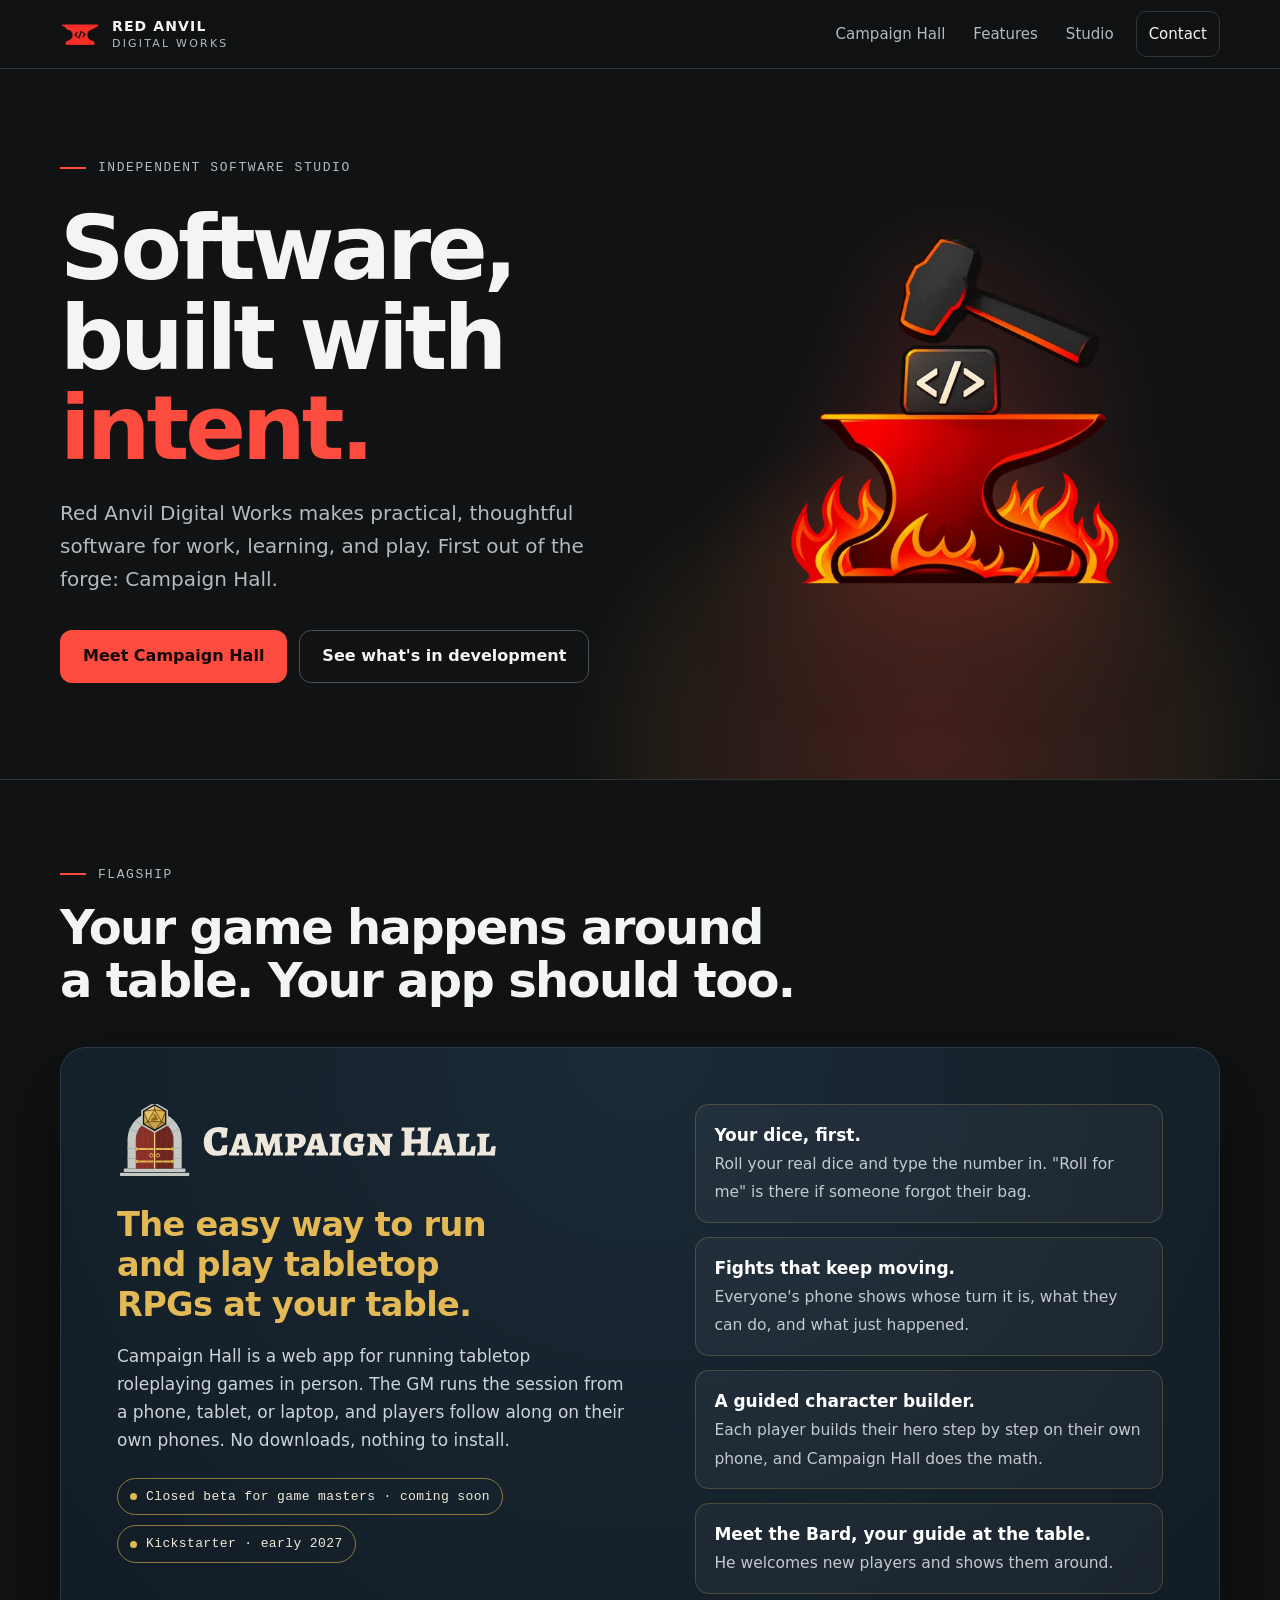
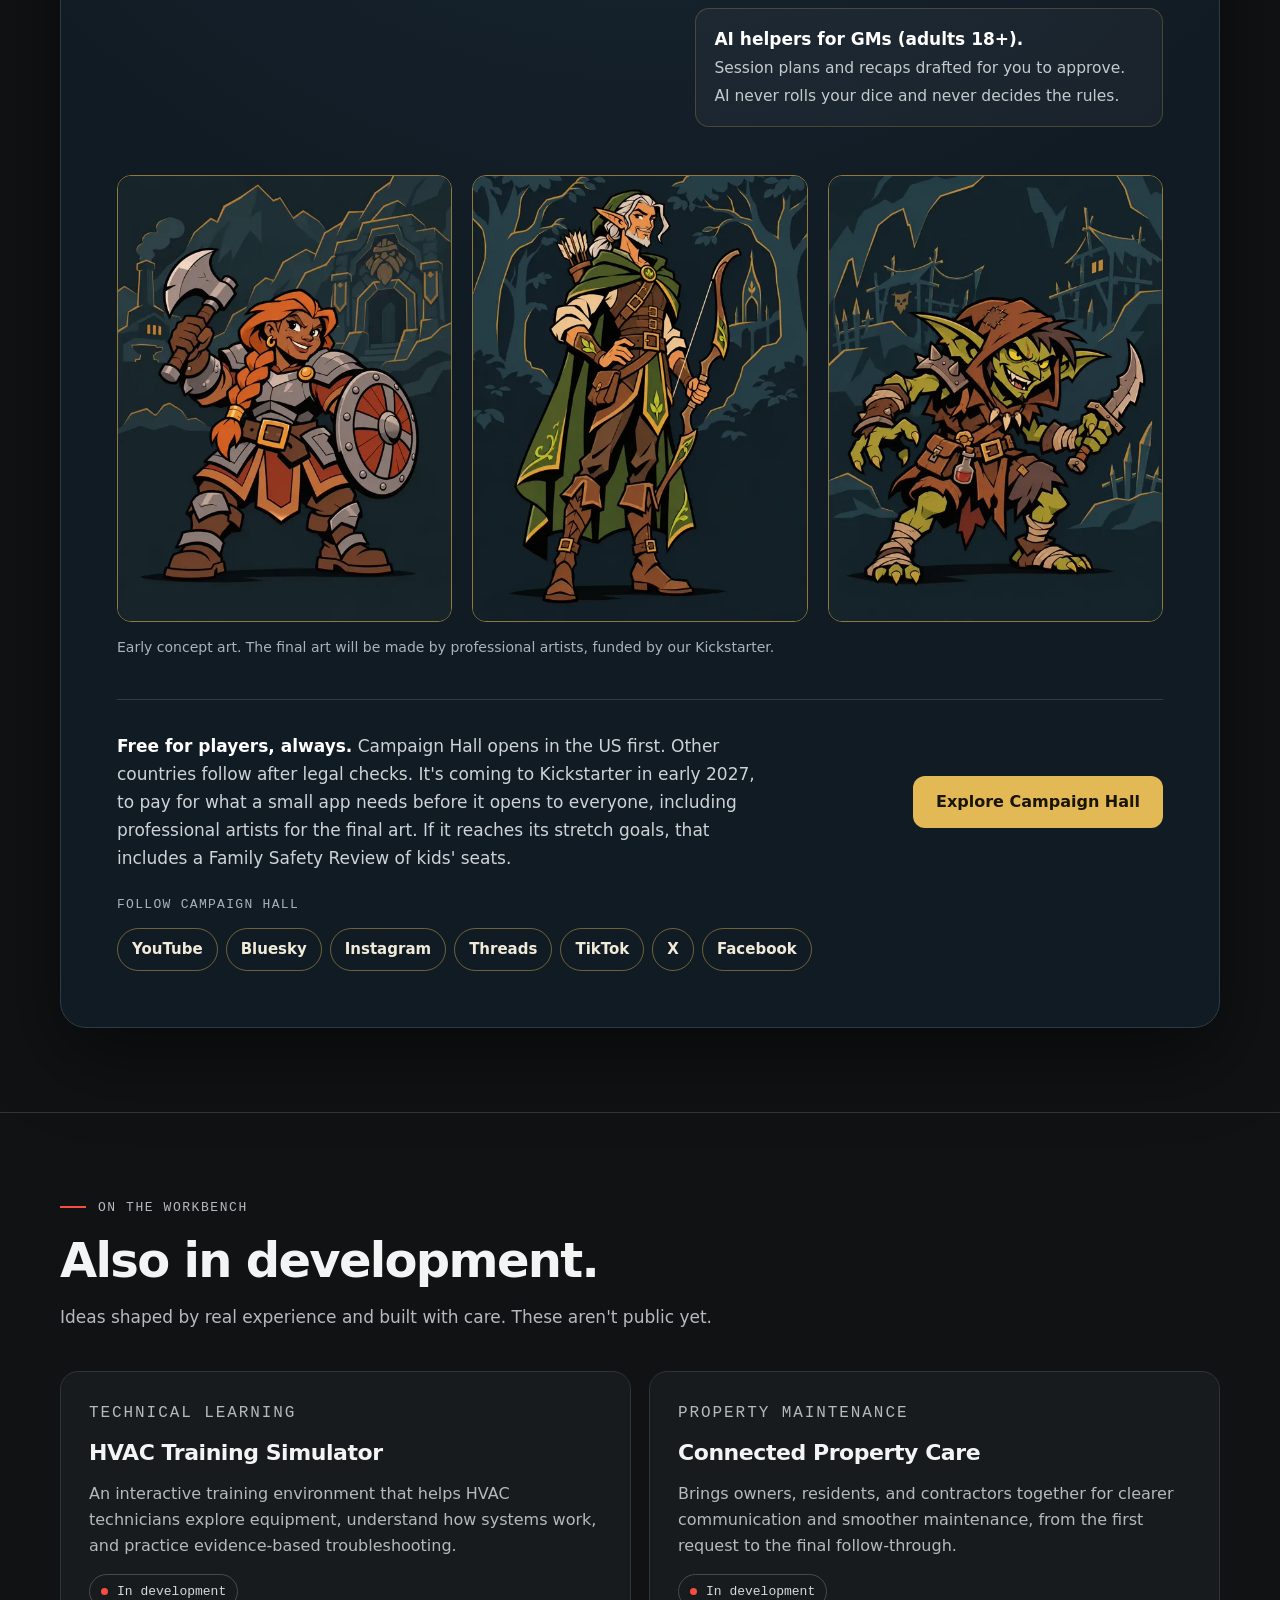
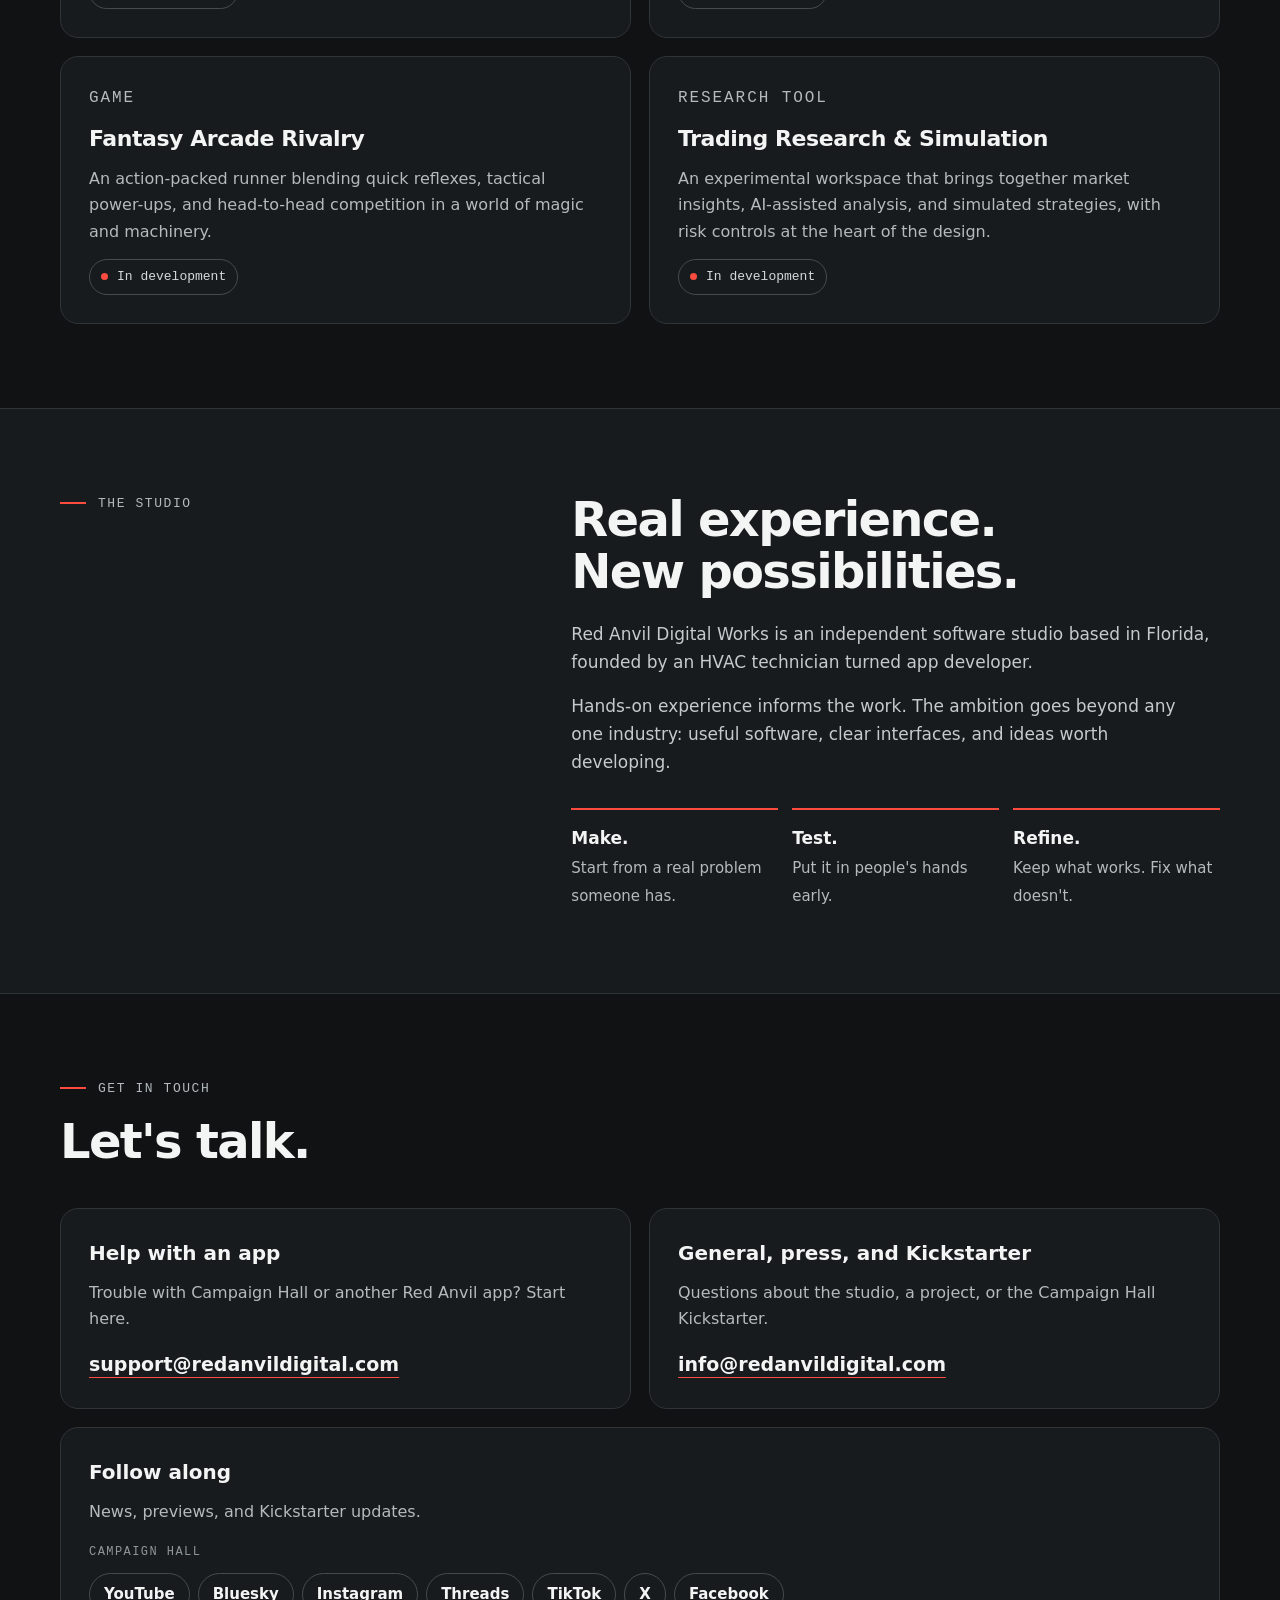
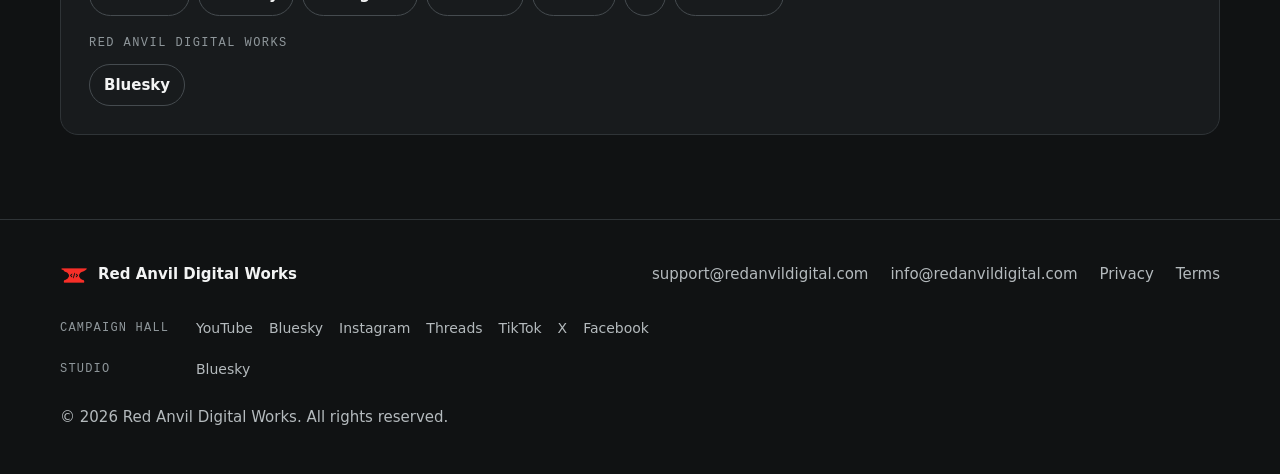
==== index.html @ 734945aa "Remove off-style art: Bard expression sheet and realistic portrait Home page shows three matching co" ====
<!doctype html>
<html lang="en-US">
<head>
<meta charset="utf-8">
<meta name="viewport" content="width=device-width, initial-scale=1">
<title>Red Anvil Digital Works — Independent Software Studio</title>
<meta name="description" content="Red Anvil Digital Works is an independent software studio. Makers of Campaign Hall, the easy way to run and play tabletop RPGs at your table.">
<link rel="canonical" href="https://redanvildigital.com/">
<meta name="theme-color" content="#101213">
<meta property="og:type" content="website">
<meta property="og:site_name" content="Red Anvil Digital Works">
<meta property="og:title" content="Red Anvil Digital Works — Independent Software Studio">
<meta property="og:description" content="Makers of Campaign Hall, the easy way to run and play tabletop RPGs at your table.">
<meta property="og:url" content="https://redanvildigital.com/">
<meta property="og:image" content="https://redanvildigital.com/assets/red-anvil-logo.png">
<meta name="twitter:card" content="summary">
<link rel="icon" href="/favicon.ico" sizes="any">
<link rel="icon" type="image/png" sizes="32x32" href="/assets/favicon-32.png">
<link rel="apple-touch-icon" href="/assets/apple-touch-icon.png">
<link rel="stylesheet" href="/styles.css">
</head>
<body>
<a class="skip" href="#main">Skip to content</a>

<header class="site-header">
  <div class="wrap">
    <a class="brand" href="/" aria-label="Red Anvil Digital Works, home">
      <img src="/assets/anvil-mark.png" width="40" height="40" alt="">
      <span class="brand-name">RED ANVIL<span>DIGITAL WORKS</span></span>
    </a>
    <nav class="nav" aria-label="Main">
      <a href="#campaign-hall">Campaign Hall</a>
      <a href="/campaign-hall/features/">Features</a>
      <a href="#studio">Studio</a>
      <a class="nav-cta" href="#contact">Contact</a>
    </nav>
  </div>
</header>

<main id="main">

<section class="hero">
  <div class="wrap">
    <div>
      <p class="eyebrow">Independent software studio</p>
      <h1>Software, built with <em>intent.</em></h1>
      <p class="lede">Red Anvil Digital Works makes practical, thoughtful software for work, learning, and play. First out of the forge: Campaign Hall.</p>
      <div class="actions">
        <a class="btn btn-primary" href="#campaign-hall">Meet Campaign Hall</a>
        <a class="btn btn-ghost" href="#projects">See what's in development</a>
      </div>
    </div>
    <picture>
      <source srcset="/assets/red-anvil-logo.webp" type="image/webp">
      <img class="hero-logo" src="/assets/red-anvil-logo.png" width="560" height="560" alt="Red Anvil Digital Works logo: a hammer striking a block of code on a red anvil, over flames" fetchpriority="high">
    </picture>
  </div>
</section>

<section class="section" id="campaign-hall" aria-labelledby="hall-title">
  <div class="wrap">
    <div class="section-head">
      <p class="eyebrow">Flagship</p>
      <h2 id="hall-title">Your game happens around a table. Your app should too.</h2>
    </div>

    <div class="hall">
      <div class="hall-top">
        <div>
          <img class="hall-logo" src="/assets/campaign-hall-logo.svg" width="879" height="174" alt="Campaign Hall">
          <p class="hall-tagline">The easy way to run and play tabletop RPGs at your table.</p>
          <p class="hall-intro">Campaign Hall is a web app for running tabletop roleplaying games in person. The GM runs the session from a phone, tablet, or laptop, and players follow along on their own phones. No downloads, nothing to install.</p>
          <div class="chips">
            <span class="chip">Closed beta for game masters · coming soon</span>
            <span class="chip">Kickstarter · early 2027</span>
          </div>
        </div>
        <ul class="hall-features">
          <li><strong>Your dice, first.</strong><span>Roll your real dice and type the number in. "Roll for me" is there if someone forgot their bag.</span></li>
          <li><strong>Fights that keep moving.</strong><span>Everyone's phone shows whose turn it is, what they can do, and what just happened.</span></li>
          <li><strong>A guided character builder.</strong><span>Each player builds their hero step by step on their own phone, and Campaign Hall does the math.</span></li>
          <li><strong>Meet the Bard, your guide at the table.</strong><span>He welcomes new players and shows them around.</span></li>
          <li><strong>AI helpers for GMs (adults 18+).</strong><span>Session plans and recaps drafted for you to approve. AI never rolls your dice and never decides the rules.</span></li>
        </ul>
      </div>

      <div class="hall-art">
        <img src="/assets/ch-dwarf-fighter.webp" width="520" height="693" loading="lazy" alt="A dwarf fighter with an axe and shield">
        <img src="/assets/ch-elf.webp" width="520" height="693" loading="lazy" alt="An elf ranger with a longbow">
        <img src="/assets/ch-goblin.webp" width="520" height="693" loading="lazy" alt="A goblin with a curved knife">
      </div>
      <p class="art-note">Early concept art. The final art will be made by professional artists, funded by our Kickstarter.</p>

      <div class="hall-bottom">
        <p><strong>Free for players, always.</strong> Campaign Hall opens in the US first. Other countries follow after legal checks. It's coming to Kickstarter in early 2027, to pay for what a small app needs before it opens to everyone, including professional artists for the final art. If it reaches its stretch goals, that includes a Family Safety Review of kids' seats.</p>
        <a class="btn btn-gold" href="/campaign-hall/">Explore Campaign Hall</a>
      </div>
      <div class="hall-follow">
        <p>Follow Campaign Hall</p>
        <div class="pills"><a class="pill" href="https://www.youtube.com/@CampaignHall" rel="noopener" target="_blank" aria-label="Campaign Hall on YouTube">YouTube</a><a class="pill" href="https://bsky.app/profile/campaignhall.bsky.social" rel="noopener" target="_blank" aria-label="Campaign Hall on Bluesky">Bluesky</a><a class="pill" href="https://www.instagram.com/campaignhallapp/" rel="noopener" target="_blank" aria-label="Campaign Hall on Instagram">Instagram</a><a class="pill" href="https://www.threads.com/@campaignhallapp" rel="noopener" target="_blank" aria-label="Campaign Hall on Threads">Threads</a><a class="pill" href="https://www.tiktok.com/@campaign.hall" rel="noopener" target="_blank" aria-label="Campaign Hall on TikTok">TikTok</a><a class="pill" href="https://x.com/campaignhall" rel="noopener" target="_blank" aria-label="Campaign Hall on X">X</a><a class="pill" href="https://www.facebook.com/campaignhallapp" rel="noopener" target="_blank" aria-label="Campaign Hall on Facebook">Facebook</a></div>
      </div>
    </div>
  </div>
</section>

<section class="section" id="projects" aria-labelledby="projects-title">
  <div class="wrap">
    <div class="section-head">
      <p class="eyebrow">On the workbench</p>
      <h2 id="projects-title">Also in development.</h2>
      <p>Ideas shaped by real experience and built with care. These aren't public yet.</p>
    </div>
    <div class="cards">
      <article class="card">
        <p class="kind">Technical learning</p>
        <h3>HVAC Training Simulator</h3>
        <p>An interactive training environment that helps HVAC technicians explore equipment, understand how systems work, and practice evidence-based troubleshooting.</p>
        <span class="status">In development</span>
      </article>
      <article class="card">
        <p class="kind">Property maintenance</p>
        <h3>Connected Property Care</h3>
        <p>Brings owners, residents, and contractors together for clearer communication and smoother maintenance, from the first request to the final follow-through.</p>
        <span class="status">In development</span>
      </article>
      <article class="card">
        <p class="kind">Game</p>
        <h3>Fantasy Arcade Rivalry</h3>
        <p>An action-packed runner blending quick reflexes, tactical power-ups, and head-to-head competition in a world of magic and machinery.</p>
        <span class="status">In development</span>
      </article>
      <article class="card">
        <p class="kind">Research tool</p>
        <h3>Trading Research &amp; Simulation</h3>
        <p>An experimental workspace that brings together market insights, AI-assisted analysis, and simulated strategies, with risk controls at the heart of the design.</p>
        <span class="status">In development</span>
      </article>
    </div>
  </div>
</section>

<section class="section studio" id="studio" aria-labelledby="studio-title">
  <div class="wrap">
    <div>
      <p class="eyebrow">The studio</p>
    </div>
    <div class="body">
      <h2 id="studio-title">Real experience. New possibilities.</h2>
      <p style="margin-top:22px">Red Anvil Digital Works is an independent software studio based in Florida, founded by an HVAC technician turned app developer.</p>
      <p>Hands-on experience informs the work. The ambition goes beyond any one industry: useful software, clear interfaces, and ideas worth developing.</p>
      <ul class="values">
        <li><strong>Make.</strong><span>Start from a real problem someone has.</span></li>
        <li><strong>Test.</strong><span>Put it in people's hands early.</span></li>
        <li><strong>Refine.</strong><span>Keep what works. Fix what doesn't.</span></li>
      </ul>
    </div>
  </div>
</section>

<section class="section" id="contact" aria-labelledby="contact-title">
  <div class="wrap">
    <div class="section-head">
      <p class="eyebrow">Get in touch</p>
      <h2 id="contact-title">Let's talk.</h2>
    </div>
    <div class="contact-grid">
      <a class="contact-card" href="mailto:support@redanvildigital.com">
        <h3>Help with an app</h3>
        <p>Trouble with Campaign Hall or another Red Anvil app? Start here.</p>
        <span class="mail">support@redanvildigital.com</span>
      </a>
      <a class="contact-card" href="mailto:info@redanvildigital.com">
        <h3>General, press, and Kickstarter</h3>
        <p>Questions about the studio, a project, or the Campaign Hall Kickstarter.</p>
        <span class="mail">info@redanvildigital.com</span>
      </a>
      <div class="contact-card follow-card">
        <h3>Follow along</h3>
        <p>News, previews, and Kickstarter updates.</p>
        <p class="follow-label">Campaign Hall</p>
        <div class="pills"><a class="pill" href="https://www.youtube.com/@CampaignHall" rel="noopener" target="_blank" aria-label="Campaign Hall on YouTube">YouTube</a><a class="pill" href="https://bsky.app/profile/campaignhall.bsky.social" rel="noopener" target="_blank" aria-label="Campaign Hall on Bluesky">Bluesky</a><a class="pill" href="https://www.instagram.com/campaignhallapp/" rel="noopener" target="_blank" aria-label="Campaign Hall on Instagram">Instagram</a><a class="pill" href="https://www.threads.com/@campaignhallapp" rel="noopener" target="_blank" aria-label="Campaign Hall on Threads">Threads</a><a class="pill" href="https://www.tiktok.com/@campaign.hall" rel="noopener" target="_blank" aria-label="Campaign Hall on TikTok">TikTok</a><a class="pill" href="https://x.com/campaignhall" rel="noopener" target="_blank" aria-label="Campaign Hall on X">X</a><a class="pill" href="https://www.facebook.com/campaignhallapp" rel="noopener" target="_blank" aria-label="Campaign Hall on Facebook">Facebook</a></div>
        <p class="follow-label">Red Anvil Digital Works</p>
        <div class="pills"><a class="pill" href="https://bsky.app/profile/redanvildigital.bsky.social" rel="noopener" target="_blank" aria-label="Red Anvil Digital Works on Bluesky">Bluesky</a></div>
      </div>
    </div>
  </div>
</section>

</main>

<footer class="site-footer">
  <div class="wrap">
    <div class="foot-brand"><img src="/assets/anvil-mark.png" width="28" height="28" alt="">Red Anvil Digital Works</div>
    <nav aria-label="Footer">
      <a href="mailto:support@redanvildigital.com">support@redanvildigital.com</a>
      <a href="mailto:info@redanvildigital.com">info@redanvildigital.com</a>
      <a href="/privacy.html">Privacy</a>
      <a href="/terms.html">Terms</a>
    </nav>
    <div class="foot-social">
      <p><span>Campaign Hall</span> <a href="https://www.youtube.com/@CampaignHall" rel="noopener" target="_blank" aria-label="Campaign Hall on YouTube">YouTube</a> <a href="https://bsky.app/profile/campaignhall.bsky.social" rel="noopener" target="_blank" aria-label="Campaign Hall on Bluesky">Bluesky</a> <a href="https://www.instagram.com/campaignhallapp/" rel="noopener" target="_blank" aria-label="Campaign Hall on Instagram">Instagram</a> <a href="https://www.threads.com/@campaignhallapp" rel="noopener" target="_blank" aria-label="Campaign Hall on Threads">Threads</a> <a href="https://www.tiktok.com/@campaign.hall" rel="noopener" target="_blank" aria-label="Campaign Hall on TikTok">TikTok</a> <a href="https://x.com/campaignhall" rel="noopener" target="_blank" aria-label="Campaign Hall on X">X</a> <a href="https://www.facebook.com/campaignhallapp" rel="noopener" target="_blank" aria-label="Campaign Hall on Facebook">Facebook</a></p>
      <p><span>Studio</span> <a href="https://bsky.app/profile/redanvildigital.bsky.social" rel="noopener" target="_blank" aria-label="Red Anvil Digital Works on Bluesky">Bluesky</a></p>
    </div>
    <p>© 2026 Red Anvil Digital Works. All rights reserved.</p>
  </div>
</footer>
</body>
</html>
---- styles.css ----
/* Red Anvil Digital Works — studio site. No frameworks, no trackers. */
:root {
  --bg: #101213;
  --panel: #181b1d;
  --panel-2: #1f2326;
  --line: #2f3437;
  --text: #f3f4f4;
  --muted: #b4babd;
  --ember: #fb4c3f;
  --ember-deep: #c8261b;
  --flame: #ff9a3c;
  --hall-bg: #111b24;
  --hall-line: #8f7a3c;
  --hall-gold: #e3b955;
  --hall-cream: #f1ead9;
  --radius: 18px;
  --font: system-ui, -apple-system, "Segoe UI", Roboto, "Helvetica Neue", Arial, sans-serif;
  --mono: ui-monospace, "SF Mono", "Cascadia Mono", Consolas, "Courier New", monospace;
  color-scheme: dark;
}
* { box-sizing: border-box; }
html { scroll-behavior: smooth; scroll-padding-top: 88px; -webkit-text-size-adjust: 100%; }
body { margin: 0; background: var(--bg); color: var(--text); font-family: var(--font); font-size: 1.0625rem; line-height: 1.65; }
img, svg { max-width: 100%; height: auto; display: block; }
h1, h2, h3, p, ul { margin: 0; }
ul { padding: 0; list-style: none; }
a { color: inherit; }
a:focus-visible, .btn:focus-visible { outline: 3px solid var(--flame); outline-offset: 4px; border-radius: 6px; }
::selection { background: var(--ember); color: #111; }
.wrap { width: min(1160px, 100% - 40px); margin-inline: auto; }
.skip { position: absolute; left: 16px; top: -100px; z-index: 30; background: #fff; color: #111; padding: 10px 16px; border-radius: 8px; }
.skip:focus { top: 12px; }

.eyebrow { font-family: var(--mono); font-size: .8125rem; letter-spacing: .12em; text-transform: uppercase; color: var(--muted); display: flex; align-items: center; gap: 12px; }
.eyebrow::before { content: ""; width: 26px; height: 2px; background: var(--ember); flex: none; }

/* Header */
.site-header { position: sticky; top: 0; z-index: 20; background: rgba(16, 18, 19, .86); backdrop-filter: blur(12px); -webkit-backdrop-filter: blur(12px); border-bottom: 1px solid var(--line); }
.site-header .wrap { display: flex; align-items: center; justify-content: space-between; gap: 16px; min-height: 68px; }
.brand { display: flex; align-items: center; gap: 12px; text-decoration: none; }
.brand img { width: 40px; height: 40px; }
.brand-name { font-weight: 800; letter-spacing: .08em; font-size: .875rem; line-height: 1.2; }
.brand-name span { display: block; font-weight: 500; font-size: .6875rem; letter-spacing: .2em; color: var(--muted); margin-top: 2px; }
.nav { display: flex; align-items: center; gap: 4px; font-size: .9375rem; }
.nav a { text-decoration: none; padding: 10px 12px; border-radius: 10px; color: var(--muted); }
.nav a:hover { color: var(--text); background: var(--panel-2); }
.nav .nav-cta { color: var(--text); border: 1px solid var(--line); margin-left: 6px; }
.nav .nav-cta:hover { border-color: var(--ember); background: transparent; }

/* Buttons */
.btn { display: inline-flex; align-items: center; justify-content: center; gap: 10px; min-height: 50px; padding: 12px 22px; border-radius: 12px; font-weight: 700; font-size: 1rem; text-decoration: none; border: 1px solid transparent; transition: transform .15s, background .15s, border-color .15s; }
.btn:hover { transform: translateY(-1px); }
.btn-primary { background: var(--ember); color: #160706; }
.btn-primary:hover { background: #ff6557; }
.btn-ghost { border-color: #4a5054; color: var(--text); }
.btn-ghost:hover { border-color: var(--text); }
.btn-gold { background: var(--hall-gold); color: #1a1405; }
.btn-gold:hover { background: #f0c966; }

/* Hero */
.hero { position: relative; overflow: hidden; }
.hero::before { content: ""; position: absolute; inset: auto -10% -55% 35%; height: 120%; background: radial-gradient(closest-side, rgba(251, 76, 63, .22), rgba(255, 154, 60, .07) 55%, transparent 75%); pointer-events: none; }
.hero .wrap { position: relative; display: grid; grid-template-columns: 1.25fr .9fr; gap: 48px; align-items: center; padding-block: 88px 96px; }
.hero h1 { font-size: clamp(2.9rem, 7.4vw, 5.6rem); line-height: 1; letter-spacing: -.045em; font-weight: 800; margin-block: 26px 24px; text-wrap: balance; }
.hero h1 em { font-style: normal; color: var(--ember); }
.hero .lede { font-size: clamp(1.0625rem, 1.6vw, 1.25rem); color: var(--muted); max-width: 34rem; }
.hero .actions { display: flex; flex-wrap: wrap; gap: 12px; margin-top: 34px; }
.hero-logo { justify-self: center; width: min(100%, 400px); filter: drop-shadow(0 24px 60px rgba(251, 76, 63, .28)); }

/* Sections */
.section { padding-block: 84px; border-top: 1px solid var(--line); }
.section-head { display: grid; gap: 16px; margin-bottom: 40px; max-width: 46rem; }
.section h2 { font-size: clamp(1.9rem, 4.2vw, 3rem); line-height: 1.1; letter-spacing: -.035em; font-weight: 750; text-wrap: balance; }
.section-head p { color: var(--muted); }

/* Campaign Hall flagship */
.hall { background: radial-gradient(120% 90% at 50% 0%, #1b2a36 0%, var(--hall-bg) 60%); border: 1px solid #2c3b47; border-radius: 26px; padding: clamp(24px, 5vw, 56px); color: var(--hall-cream); box-shadow: 0 30px 80px rgba(0, 0, 0, .45); }
.hall-top { display: grid; grid-template-columns: 1.1fr 1fr; gap: clamp(28px, 5vw, 64px); align-items: start; }
.hall-logo { width: min(100%, 380px); }
.hall-tagline { font-size: clamp(1.45rem, 3vw, 2.1rem); line-height: 1.2; letter-spacing: -.02em; font-weight: 750; color: var(--hall-gold); margin-block: 26px 16px; text-wrap: balance; }
.hall-intro { color: #cdd3d6; max-width: 32rem; }
.chips { display: flex; flex-wrap: wrap; gap: 10px; margin-top: 24px; }
.chip { display: inline-flex; align-items: center; gap: 9px; font-family: var(--mono); font-size: .8125rem; letter-spacing: .03em; padding: 7px 12px; border-radius: 999px; border: 1px solid var(--hall-line); color: var(--hall-cream); }
.chip::before { content: ""; width: 7px; height: 7px; border-radius: 50%; background: var(--hall-gold); }
.hall-features { display: grid; gap: 14px; }
.hall-features li { background: rgba(255, 255, 255, .04); border: 1px solid rgba(227, 185, 85, .22); border-radius: 14px; padding: 16px 18px; }
.hall-features strong { display: block; color: #fff; font-size: 1.0625rem; }
.hall-features span { color: #c3cace; font-size: .9688rem; }
.hall-art { display: grid; grid-template-columns: repeat(3, 1fr); gap: clamp(10px, 1.8vw, 20px); margin-top: clamp(28px, 4vw, 48px); }
.hall-art img { width: 100%; aspect-ratio: 3 / 4; object-fit: cover; object-position: top center; border-radius: 14px; border: 1px solid var(--hall-line); background: #0d151c; }
.art-note { font-size: .875rem; color: #a9b3b9; margin-top: 14px; }
.hall-bottom { display: grid; grid-template-columns: 1fr auto; gap: 24px; align-items: center; margin-top: clamp(24px, 4vw, 40px); padding-top: clamp(20px, 3vw, 32px); border-top: 1px solid #2c3b47; }
.hall-bottom p { color: #cdd3d6; max-width: 40rem; }
.hall-bottom strong { color: #fff; }

/* Project cards */
.cards { display: grid; grid-template-columns: repeat(2, 1fr); gap: 18px; }
.card { background: var(--panel); border: 1px solid var(--line); border-radius: var(--radius); padding: 28px; display: flex; flex-direction: column; gap: 14px; transition: border-color .2s, transform .2s; }
.card:hover { border-color: #51585c; transform: translateY(-2px); }
.card h3 { font-size: 1.375rem; line-height: 1.2; letter-spacing: -.02em; }
.card p { color: var(--muted); font-size: 1rem; }
.status { margin-top: auto; align-self: flex-start; display: inline-flex; align-items: center; gap: 9px; font-family: var(--mono); font-size: .8125rem; padding: 6px 11px; border: 1px solid #454b4f; border-radius: 999px; color: #d5d9db; }
.status::before { content: ""; width: 7px; height: 7px; border-radius: 50%; background: var(--ember); }
.kind { font-family: var(--mono); font-size: .75rem; letter-spacing: .12em; text-transform: uppercase; color: #8f979b; }

/* Studio */
.studio { background: var(--panel); }
.studio .wrap { display: grid; grid-template-columns: 1fr 1.4fr; gap: 48px; }
.studio p + p { margin-top: 16px; }
.studio .body p { color: #c5cacc; max-width: 40rem; }
.values { display: grid; grid-template-columns: repeat(3, 1fr); gap: 14px; margin-top: 32px; }
.values li { border-top: 2px solid var(--ember); padding-top: 14px; }
.values strong { display: block; font-size: 1.0625rem; }
.values span { color: var(--muted); font-size: .9375rem; }

/* Contact */
.contact-grid { display: grid; grid-template-columns: repeat(2, 1fr); gap: 18px; }
.contact-card { background: var(--panel); border: 1px solid var(--line); border-radius: var(--radius); padding: 28px; display: grid; gap: 10px; text-decoration: none; transition: border-color .2s; }
.contact-card:hover { border-color: var(--ember); }
.contact-card h3 { font-size: 1.25rem; }
.contact-card p { color: var(--muted); font-size: 1rem; }
.contact-card .mail { color: var(--text); font-weight: 700; font-size: clamp(1rem, 2.2vw, 1.1875rem); overflow-wrap: anywhere; text-decoration: underline; text-decoration-color: var(--ember); text-underline-offset: 6px; margin-top: 6px; }

/* Social links */
.pills { display: flex; flex-wrap: wrap; gap: 8px; }
.pill { display: inline-flex; align-items: center; min-height: 40px; padding: 8px 14px; border-radius: 999px; border: 1px solid #454b4f; color: var(--text); text-decoration: none; font-size: .9375rem; font-weight: 600; transition: border-color .15s, background .15s; }
.pill:hover { border-color: var(--ember); background: rgba(251, 76, 63, .08); }
.hall-follow { display: grid; gap: 12px; margin-top: 22px; }
.hall-follow > p { font-family: var(--mono); font-size: .8125rem; letter-spacing: .1em; text-transform: uppercase; color: #a9b3b9; }
.hall .pill { border-color: rgba(227, 185, 85, .45); color: var(--hall-cream); }
.hall .pill:hover { border-color: var(--hall-gold); background: rgba(227, 185, 85, .1); }
.follow-card { grid-column: 1 / -1; }
.follow-card .follow-label { font-family: var(--mono); font-size: .75rem; letter-spacing: .12em; text-transform: uppercase; color: #8f979b; margin-top: 8px; }
.foot-social { flex-basis: 100%; display: grid; gap: 6px; font-size: .875rem; }
.foot-social p { display: flex; flex-wrap: wrap; gap: 4px 16px; align-items: center; }
.foot-social span { color: #8f979b; font-family: var(--mono); font-size: .75rem; letter-spacing: .1em; text-transform: uppercase; min-width: 7.5rem; }

/* Footer */
.site-footer { border-top: 1px solid var(--line); padding-block: 36px 44px; font-size: .9375rem; color: var(--muted); }
.site-footer .wrap { display: flex; flex-wrap: wrap; justify-content: space-between; gap: 18px 32px; align-items: center; }
.site-footer nav { display: flex; flex-wrap: wrap; gap: 6px 22px; }
.site-footer a { text-decoration: none; padding-block: 6px; }
.site-footer a:hover { color: var(--text); text-decoration: underline; text-underline-offset: 4px; }
.foot-brand { display: flex; align-items: center; gap: 10px; color: var(--text); font-weight: 700; }
.foot-brand img { width: 28px; height: 28px; }

/* Legal pages */
.legal { padding-block: 64px 88px; }
.legal .wrap { width: min(760px, 100% - 40px); }
.legal h1 { font-size: clamp(2.2rem, 6vw, 3.4rem); line-height: 1.05; letter-spacing: -.04em; margin-block: 20px 10px; }
.legal .updated { color: var(--muted); font-size: .9375rem; margin-bottom: 36px; }
.legal h2 { font-size: 1.375rem; letter-spacing: -.015em; margin-block: 36px 10px; }
.legal p, .legal li { color: #cdd1d3; }
.legal p + p { margin-top: 14px; }
.legal ul { list-style: disc; padding-left: 22px; display: grid; gap: 8px; margin-top: 10px; }
.legal a { color: #fff; text-decoration: underline; text-decoration-color: var(--ember); text-underline-offset: 4px; }
.legal .summary { background: var(--panel); border: 1px solid var(--line); border-left: 3px solid var(--ember); border-radius: 12px; padding: 18px 20px; }

/* Campaign Hall pages (/campaign-hall/) */
.hall-page { background: var(--hall-bg); color: var(--hall-cream); }
.hall-page .site-header { background: rgba(17, 27, 36, .88); border-bottom-color: #2c3b47; }
.hall-page .section { border-top-color: #2c3b47; }
.nav a[aria-current="page"] { color: var(--text); background: var(--panel-2); }
.ch-hero { position: relative; overflow: hidden; background: radial-gradient(110% 80% at 70% 0%, #1d2e3b 0%, var(--hall-bg) 65%); }
.ch-hero .wrap { display: grid; grid-template-columns: 1.15fr .85fr; gap: clamp(32px, 5vw, 64px); align-items: center; padding-block: 64px 72px; }
.ch-hero-slim .wrap { grid-template-columns: 1fr; padding-block: 56px 48px; max-width: 900px; margin-inline: auto; }
.ch-tagline { font-size: clamp(2rem, 5.2vw, 3.6rem); line-height: 1.08; letter-spacing: -.035em; font-weight: 800; color: var(--hall-gold); margin-block: 24px 18px; text-wrap: balance; }
.ch-hero-slim .ch-tagline { margin-top: 18px; }
.ch-lede { color: #d3d9dc; font-size: clamp(1.0625rem, 1.6vw, 1.1875rem); max-width: 36rem; }
.ch-hero .actions { display: flex; flex-wrap: wrap; gap: 12px; margin-top: 30px; }
.hall-page .btn-ghost { border-color: rgba(227, 185, 85, .5); color: var(--hall-cream); }
.hall-page .btn-ghost:hover { border-color: var(--hall-gold); }
.ch-hero-shot { justify-self: center; width: min(100%, 360px); }
.shot { margin: 0; }
.shot img { width: 100%; border-radius: 22px; border: 1px solid var(--hall-line); box-shadow: 0 24px 60px rgba(0, 0, 0, .5); background: #0d151c; }
.ch-points { display: grid; grid-template-columns: repeat(3, 1fr); gap: 16px; }
.ch-points li { background: rgba(255, 255, 255, .04); border: 1px solid rgba(227, 185, 85, .22); border-radius: 16px; padding: 22px; }
.ch-points strong { display: block; color: #fff; font-size: 1.125rem; margin-bottom: 6px; }
.ch-points span { color: #c3cace; }
.ch-more { margin-top: 28px; }
.ch-split { display: grid; grid-template-columns: 1fr 1.4fr; gap: 40px; }
.ch-split h2 { margin-top: 16px; }
.ch-body p { color: #cdd3d6; max-width: 40rem; }
.ch-body p + p { margin-top: 16px; }
.ch-follow .pills { max-width: 44rem; }
.ch-ask { margin-top: 22px; color: #cdd3d6; }
.ch-ask a { color: #fff; font-weight: 700; text-decoration-color: var(--hall-gold); text-underline-offset: 5px; overflow-wrap: anywhere; }
.shot-note { font-size: .875rem; color: #a9b3b9; padding-block: 0 40px; }
.ch-jump { display: flex; flex-wrap: wrap; gap: 8px; margin-top: 28px; }
.ch-jump a { text-decoration: none; min-height: 40px; display: inline-flex; align-items: center; padding: 8px 14px; border-radius: 999px; border: 1px solid rgba(227, 185, 85, .45); font-size: .9375rem; font-weight: 600; }
.ch-jump a:hover { border-color: var(--hall-gold); background: rgba(227, 185, 85, .1); }
.ch-feature .wrap { display: grid; grid-template-columns: 1fr 1fr; gap: clamp(32px, 5vw, 72px); align-items: center; }
.ch-feature:nth-of-type(odd) .ch-feature-copy { order: 2; }
.ch-feature h2 { margin-block: 16px 18px; }
.ch-feature-copy p { color: #cdd3d6; max-width: 34rem; }
.ch-feature-copy p + p { margin-top: 14px; }
.ch-feature-copy strong { color: #fff; }
.ch-list { display: grid; gap: 10px; margin-top: 18px; }
.ch-list li { position: relative; padding-left: 26px; color: #cdd3d6; }
.ch-list li::before { content: ""; position: absolute; left: 4px; top: .62em; width: 9px; height: 9px; border-radius: 50%; background: var(--hall-gold); }
.ch-feature-shots { display: flex; gap: 18px; justify-content: center; align-items: flex-start; }
.ch-feature-shots .shot { width: min(100%, 340px); }
.ch-feature-shots .shot + .shot { margin-top: 48px; }
#characters .shot img { max-height: 620px; object-fit: cover; object-position: top; }
.ch-ai-card { width: min(100%, 380px); display: grid; gap: 10px; background: rgba(255, 255, 255, .04); border: 1px solid var(--hall-line); border-radius: 22px; padding: 24px; }
.ch-ai-step { display: flex; align-items: center; gap: 14px; padding: 12px 14px; border-radius: 12px; background: #0f1820; border: 1px solid #2c3b47; font-weight: 600; }
.ch-ai-step span { flex: none; width: 30px; height: 30px; border-radius: 50%; display: grid; place-items: center; border: 1px solid var(--hall-gold); color: var(--hall-gold); font-family: var(--mono); font-size: .875rem; }
.ch-ai-you { border-color: var(--hall-gold); color: #fff; }
.ch-ai-you span { background: var(--hall-gold); color: #1a1405; }
.hall-link { margin-top: 18px; }
.ch-coming { background: #0e171f; }
.ch-coming-grid { display: grid; grid-template-columns: repeat(auto-fill, minmax(300px, 1fr)); gap: 16px; }
.ch-coming-grid li { border: 1px dashed rgba(227, 185, 85, .45); border-radius: 16px; padding: 20px 22px; display: grid; gap: 6px; align-content: start; }
.ch-coming-grid strong { color: #fff; font-size: 1.0625rem; }
.ch-coming-grid span:not(.soon) { color: #c3cace; font-size: .9688rem; }
.soon { justify-self: start; font-family: var(--mono); font-size: .75rem; letter-spacing: .1em; text-transform: uppercase; color: #1a1405; background: var(--hall-gold); border-radius: 999px; padding: 3px 10px; }
.ch-stretch { grid-column: 1 / -1; border-style: solid !important; background: rgba(227, 185, 85, .06); }
.ch-stretch .soon { background: transparent; color: var(--hall-gold); border: 1px solid var(--hall-gold); }
.ch-more { display: flex; flex-wrap: wrap; gap: 12px; }

/* Responsive */
@media (max-width: 900px) {
  .hero .wrap { grid-template-columns: 1fr; padding-block: 52px 60px; gap: 36px; }
  .hero-logo { width: min(70%, 280px); margin-inline: auto; }
  .hall-top, .studio .wrap { grid-template-columns: 1fr; }
  .hall-bottom { grid-template-columns: 1fr; }
  .ch-hero .wrap, .ch-split, .ch-feature .wrap { grid-template-columns: 1fr; }
  .ch-feature:nth-of-type(odd) .ch-feature-copy { order: 0; }
  .ch-points { grid-template-columns: 1fr; }
  .ch-hero .wrap { padding-block: 44px 52px; }
  .section { padding-block: 60px; }
}
@media (max-width: 640px) {
  body { font-size: 1rem; }
  .nav a:not(.nav-cta) { display: none; }
  .cards, .contact-grid, .values { grid-template-columns: 1fr; }
  .hall { border-radius: 20px; }
  .hall-art { grid-template-columns: repeat(3, 1fr); gap: 8px; }
  .hero .actions .btn, .hall-bottom .btn, .ch-hero .actions .btn, .ch-more .btn { width: 100%; }
  .ch-feature-shots .shot { width: 100%; }
  .ch-coming-grid { grid-template-columns: 1fr; }
  .ch-feature-shots { flex-direction: column; align-items: center; }
  .ch-feature-shots .shot + .shot { margin-top: 0; }
  .ch-hero-shot { width: min(86%, 320px); }
  .card, .contact-card { padding: 22px; }
}
@media (prefers-reduced-motion: reduce) {
  html { scroll-behavior: auto; }
  * { transition: none !important; }
}
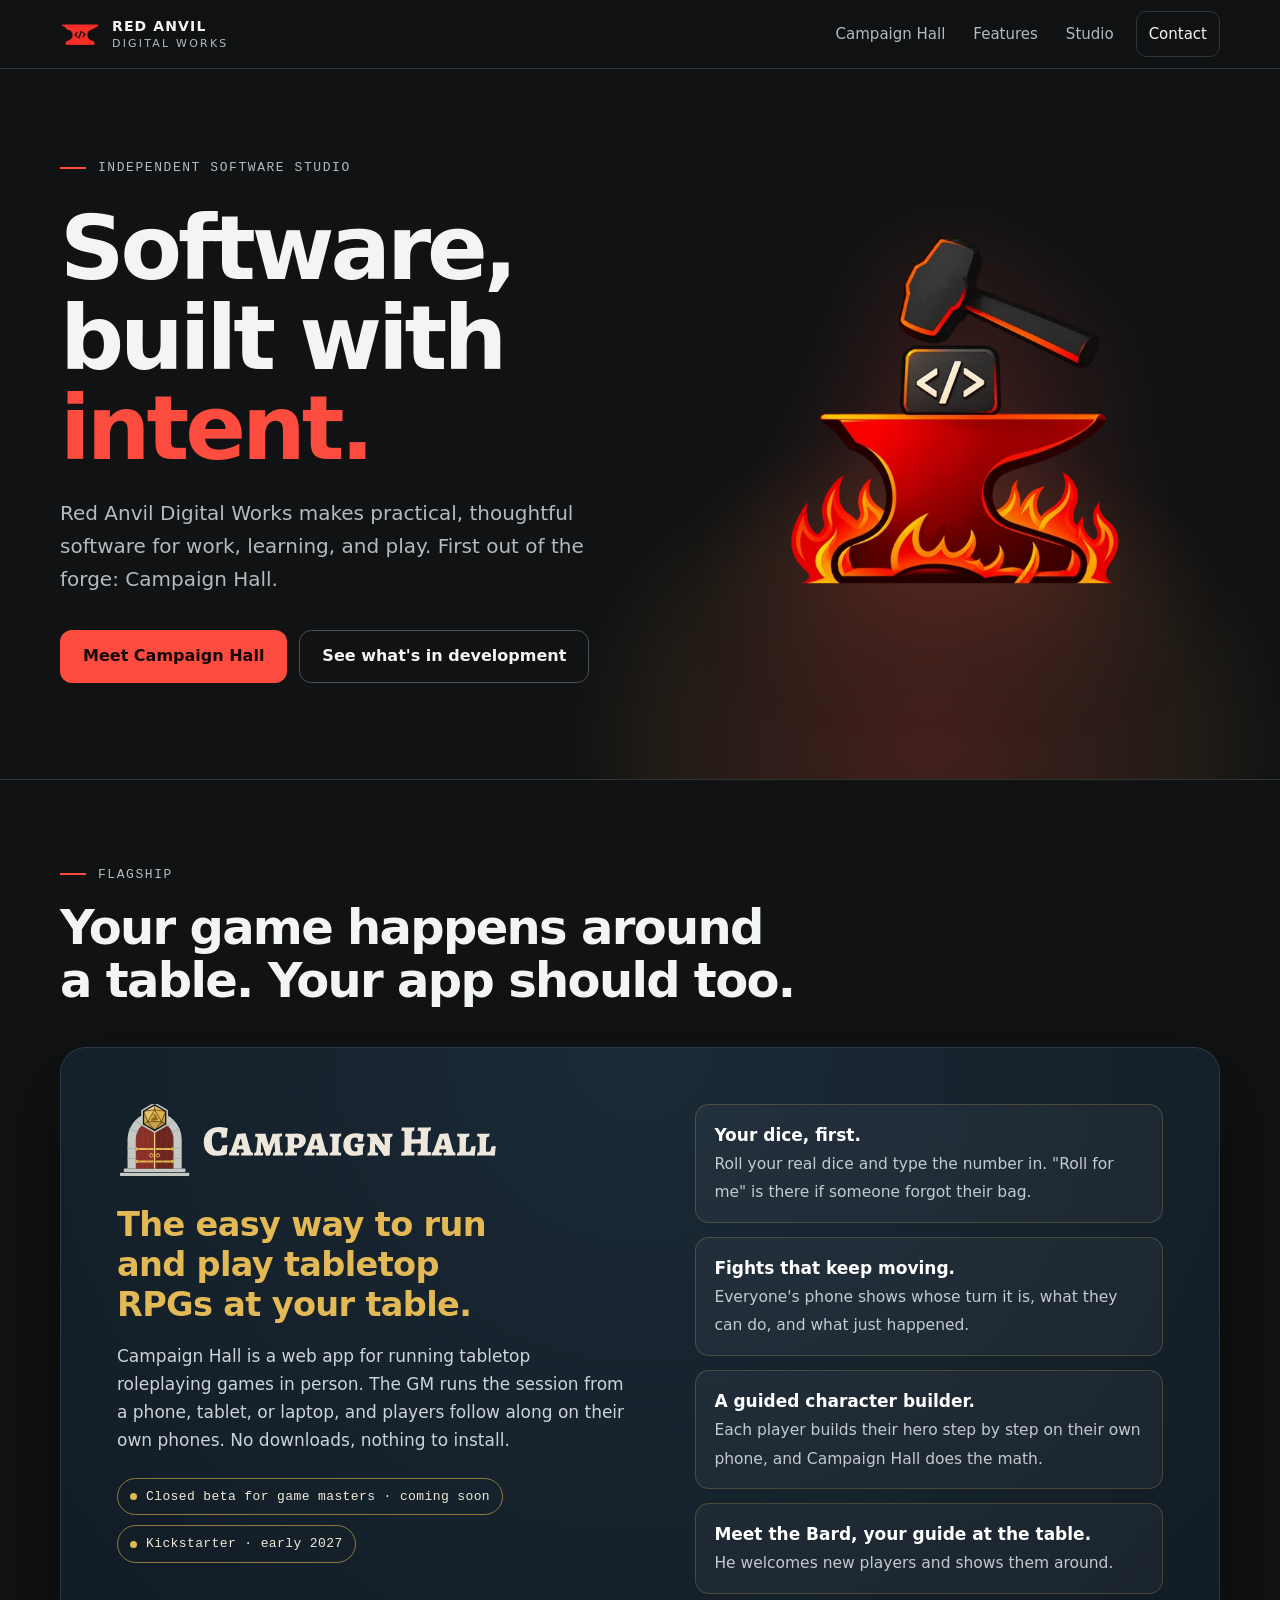
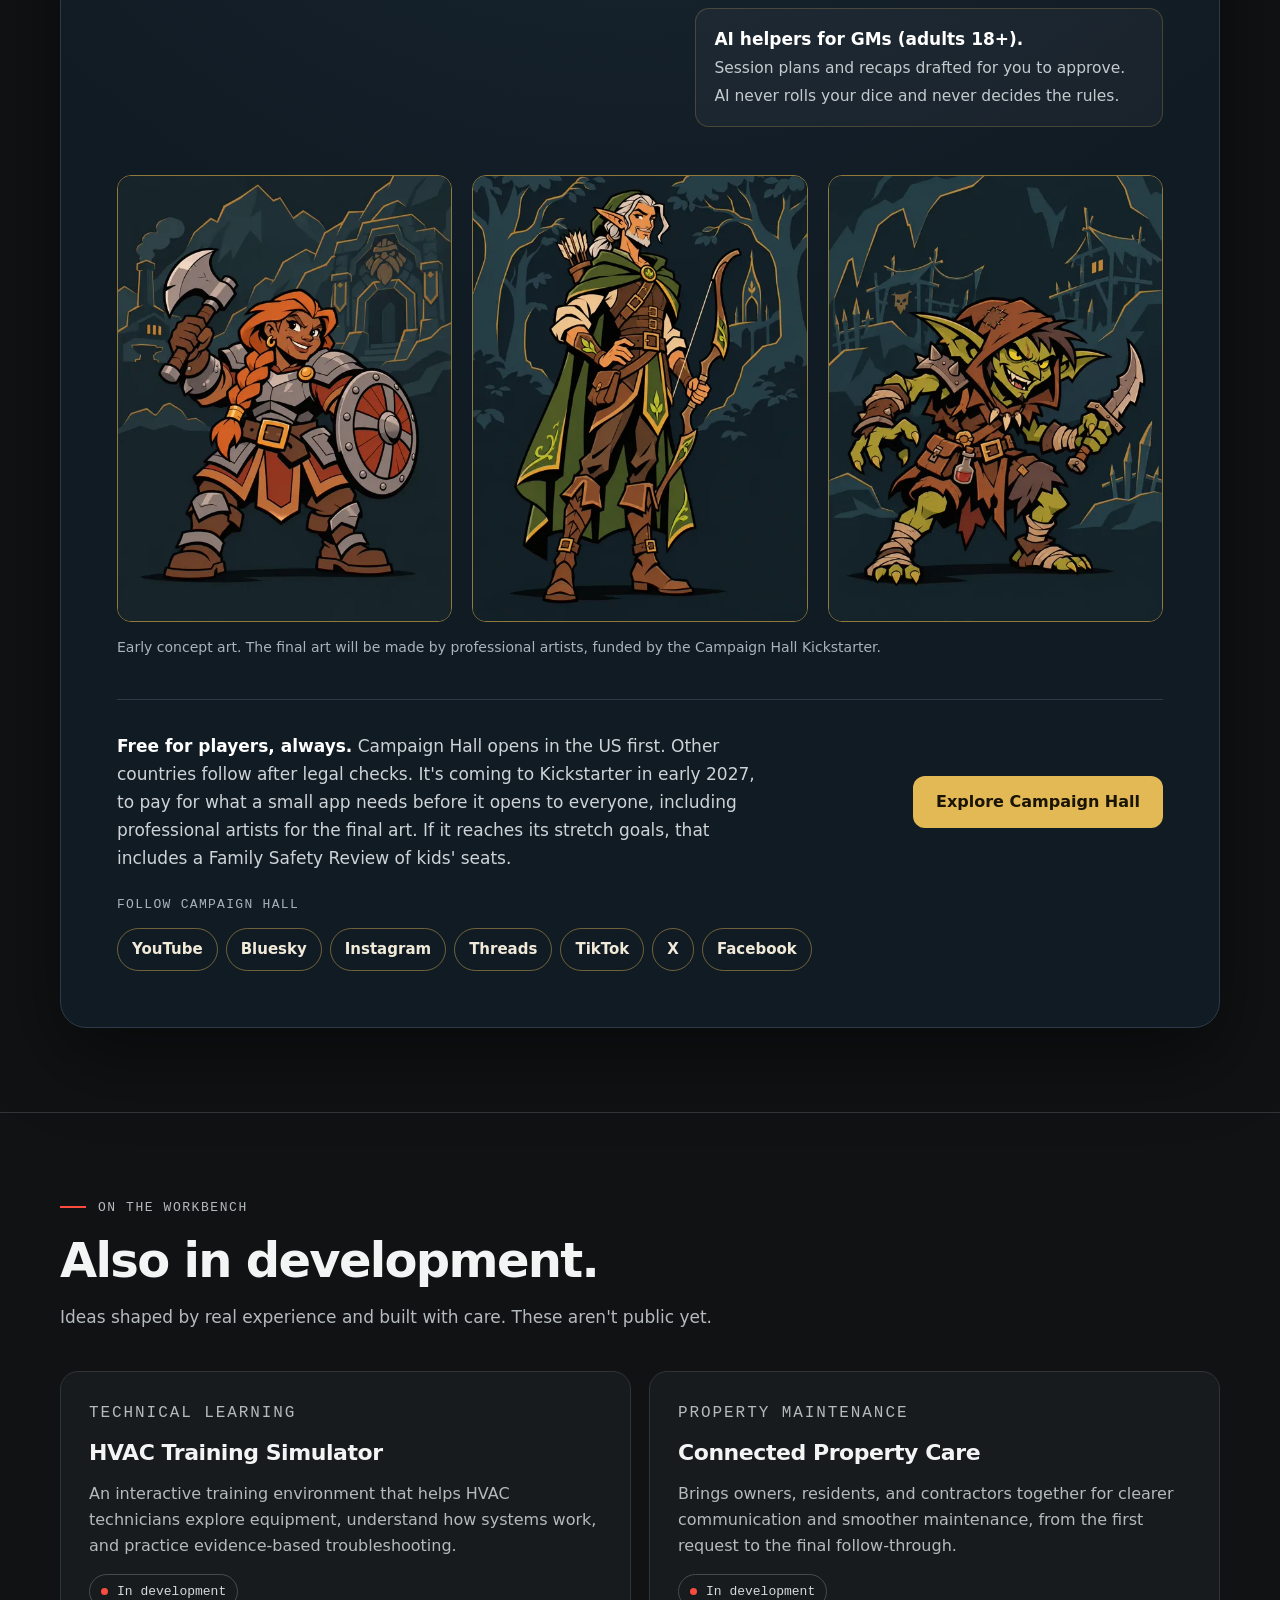
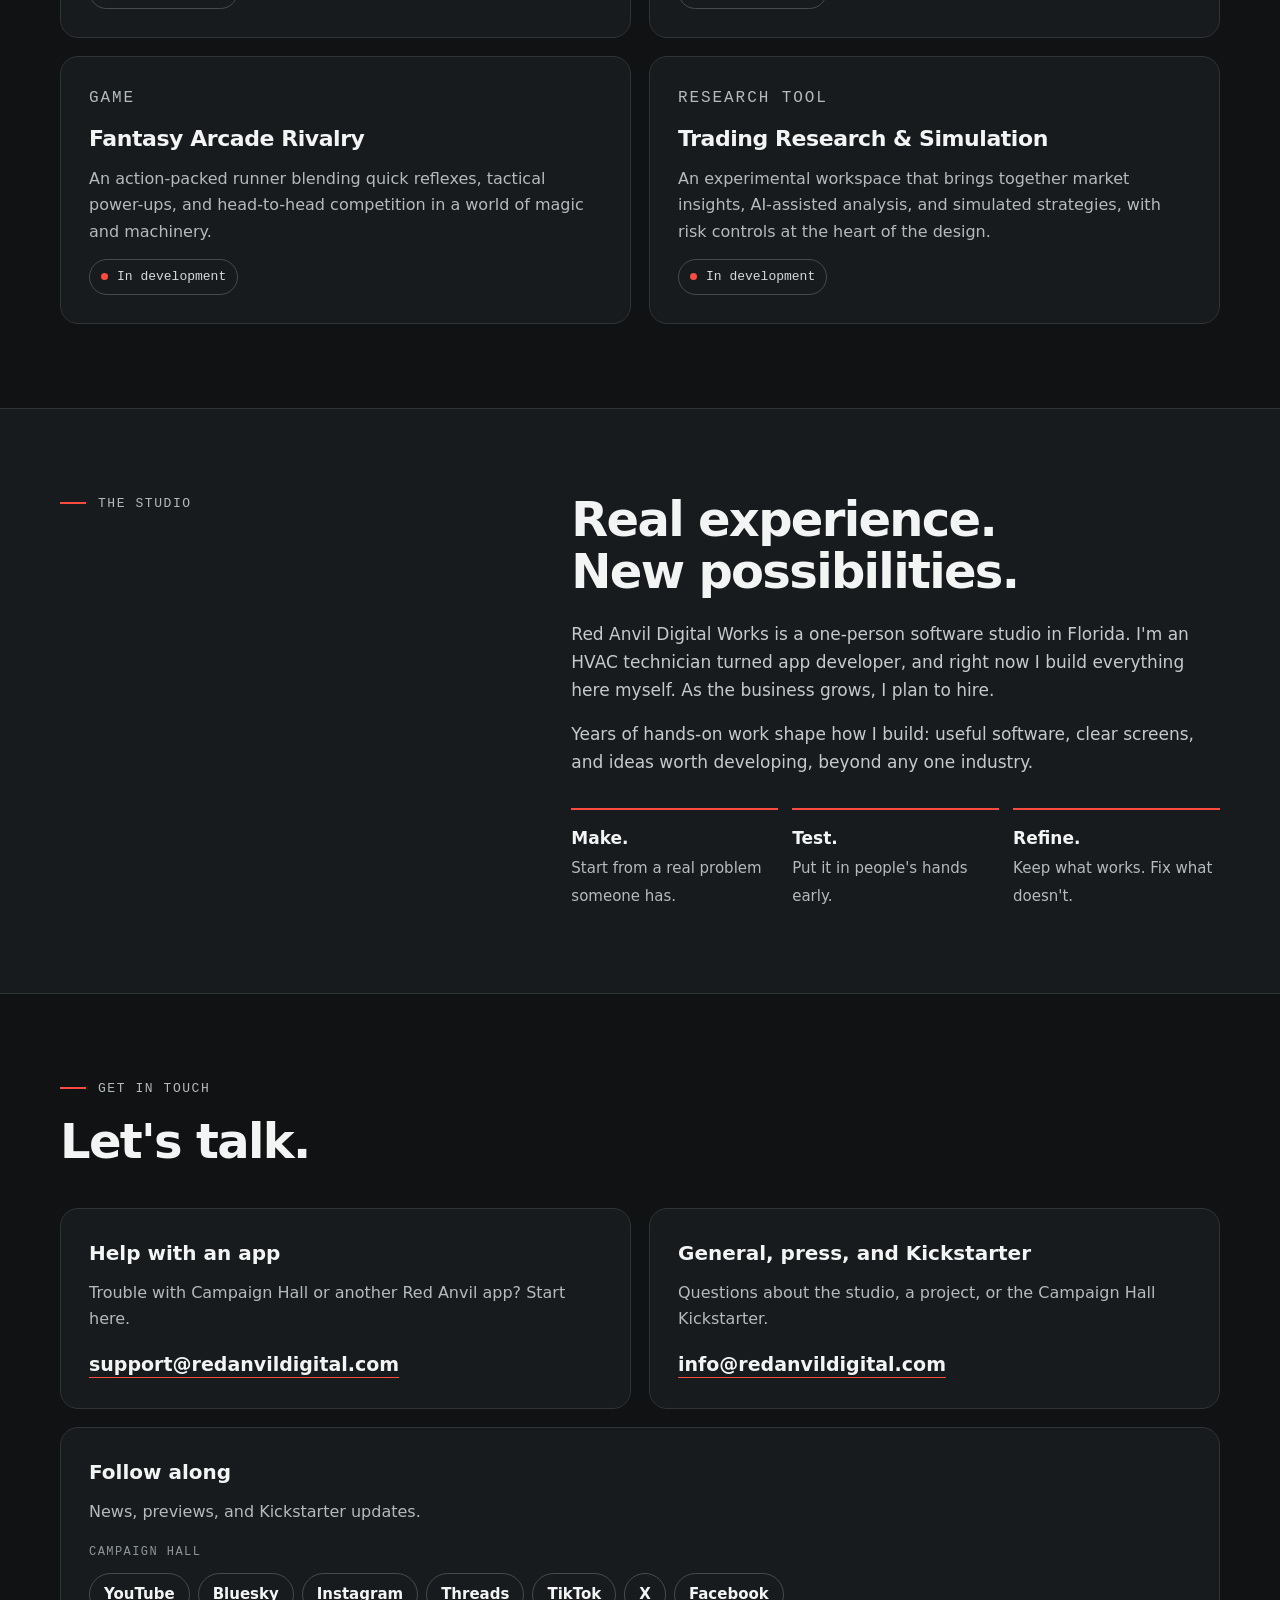
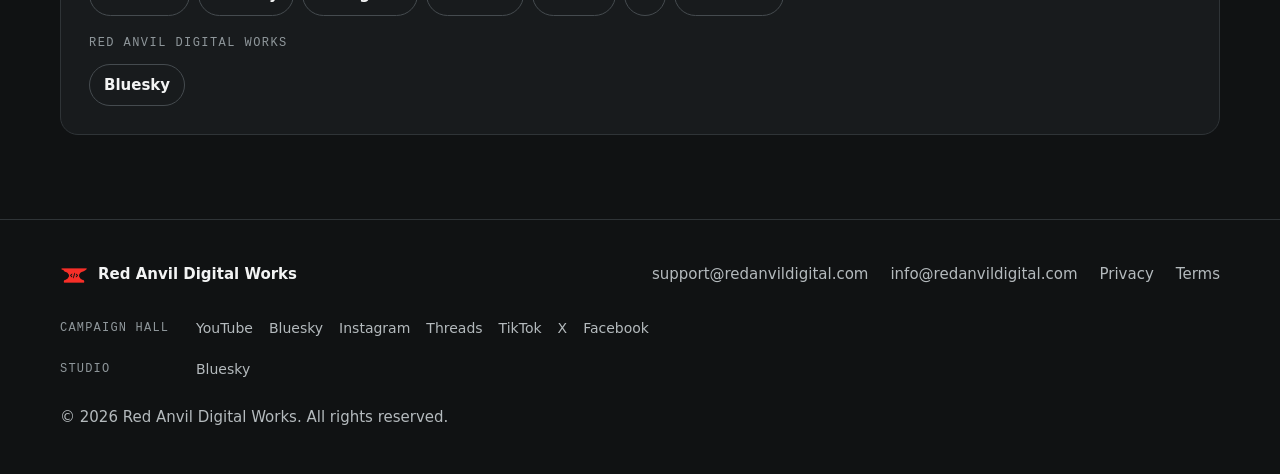
==== commit 1600977a: "One-person studio voice: I in the studio note, no staff we Co-Authored-By: Claude Opus 5.5 <noreply@" ====
--- a/index.html
+++ b/index.html
@@ -89,7 +89,7 @@
         <img src="/assets/ch-elf.webp" width="520" height="693" loading="lazy" alt="An elf ranger with a longbow">
         <img src="/assets/ch-goblin.webp" width="520" height="693" loading="lazy" alt="A goblin with a curved knife">
       </div>
-      <p class="art-note">Early concept art. The final art will be made by professional artists, funded by our Kickstarter.</p>
+      <p class="art-note">Early concept art. The final art will be made by professional artists, funded by the Campaign Hall Kickstarter.</p>
 
       <div class="hall-bottom">
         <p><strong>Free for players, always.</strong> Campaign Hall opens in the US first. Other countries follow after legal checks. It's coming to Kickstarter in early 2027, to pay for what a small app needs before it opens to everyone, including professional artists for the final art. If it reaches its stretch goals, that includes a Family Safety Review of kids' seats.</p>
@@ -146,8 +146,8 @@
     </div>
     <div class="body">
       <h2 id="studio-title">Real experience. New possibilities.</h2>
-      <p style="margin-top:22px">Red Anvil Digital Works is an independent software studio based in Florida, founded by an HVAC technician turned app developer.</p>
-      <p>Hands-on experience informs the work. The ambition goes beyond any one industry: useful software, clear interfaces, and ideas worth developing.</p>
+      <p style="margin-top:22px">Red Anvil Digital Works is a one-person software studio in Florida. I'm an HVAC technician turned app developer, and right now I build everything here myself. As the business grows, I plan to hire.</p>
+      <p>Years of hands-on work shape how I build: useful software, clear screens, and ideas worth developing, beyond any one industry.</p>
       <ul class="values">
         <li><strong>Make.</strong><span>Start from a real problem someone has.</span></li>
         <li><strong>Test.</strong><span>Put it in people's hands early.</span></li>
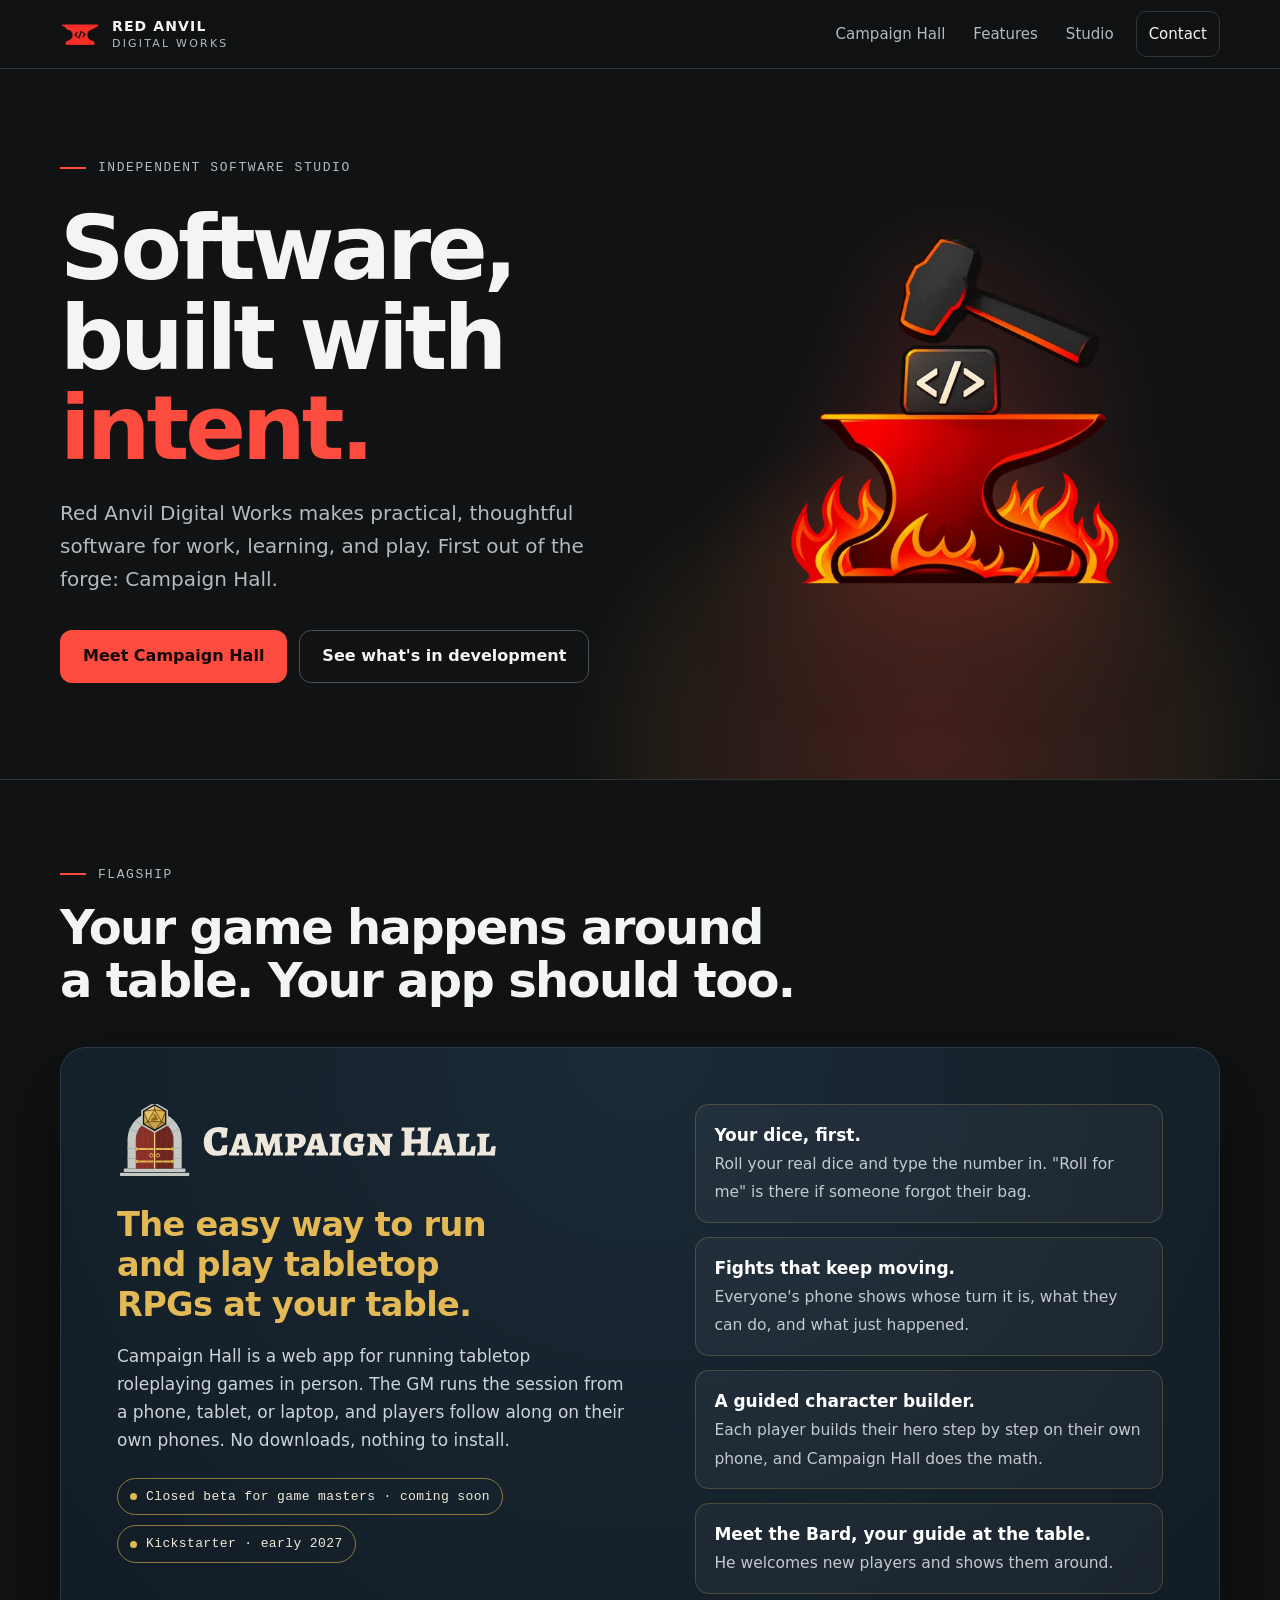
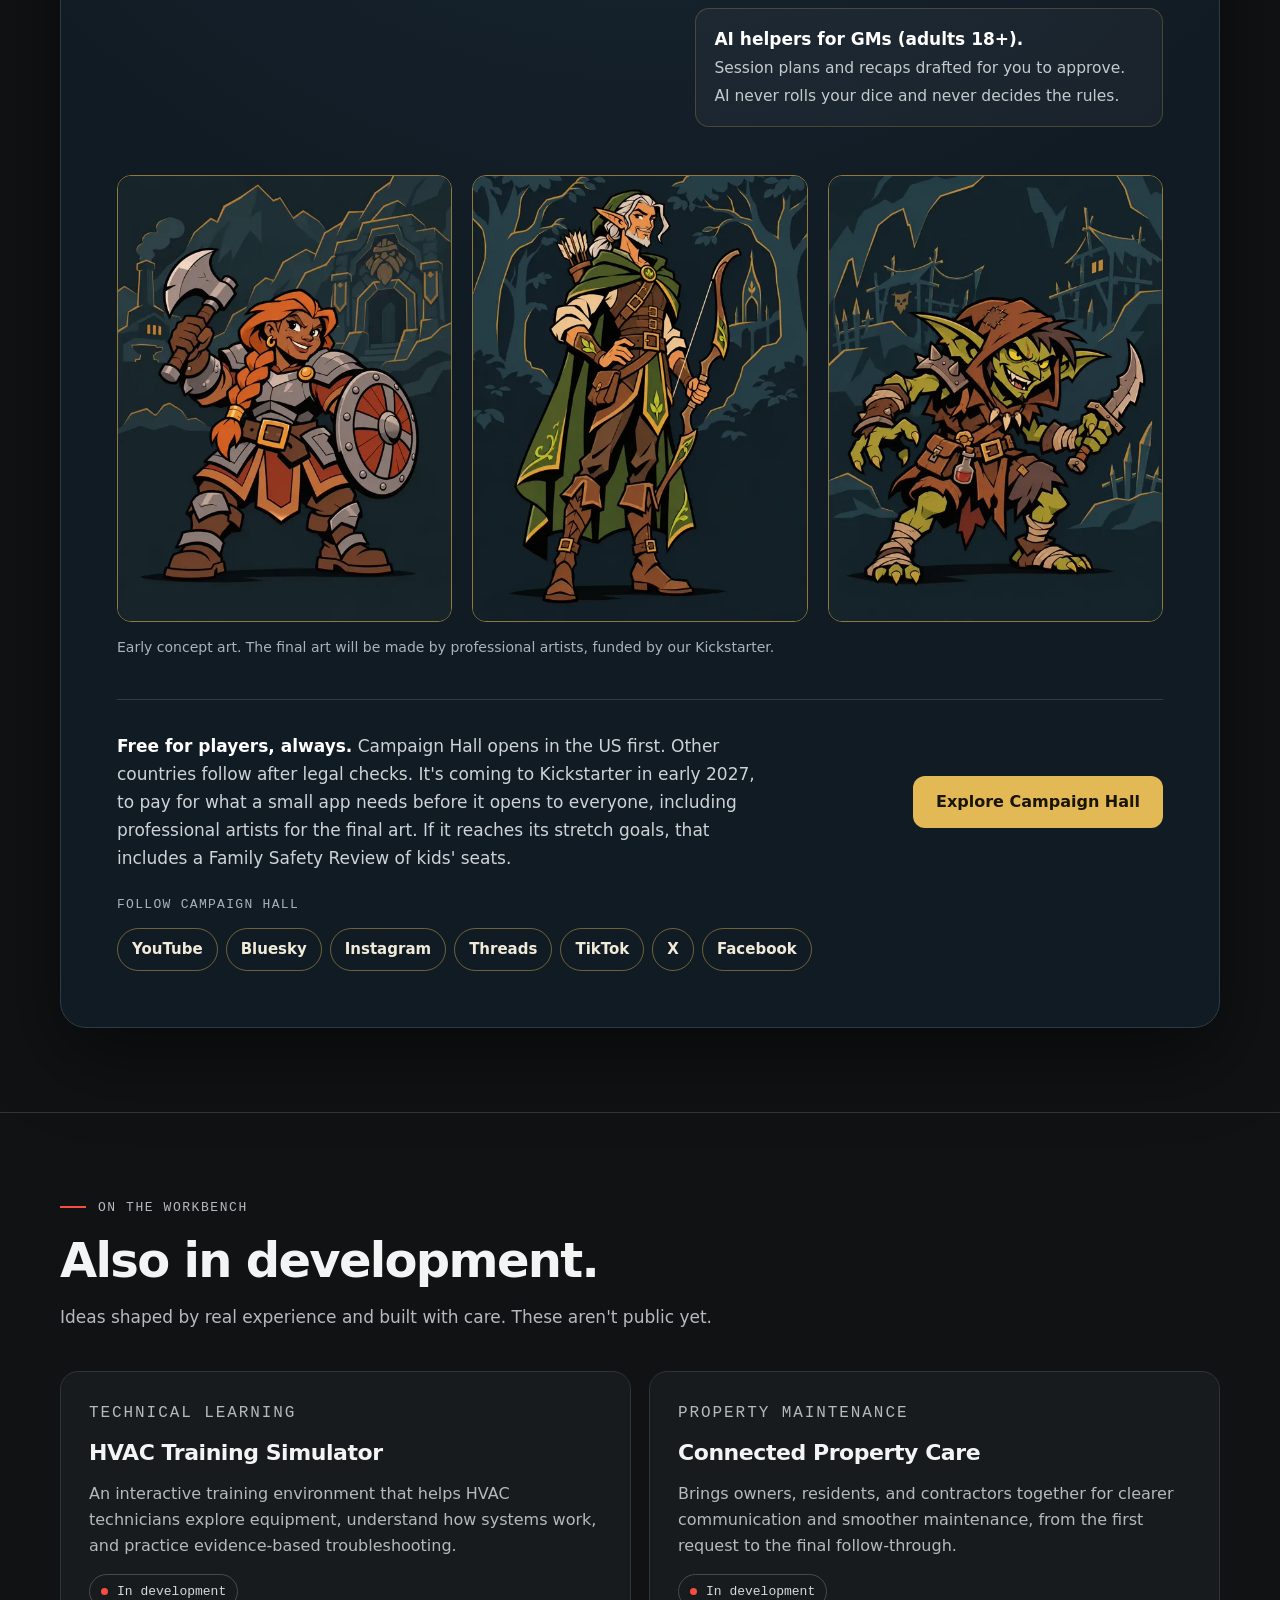
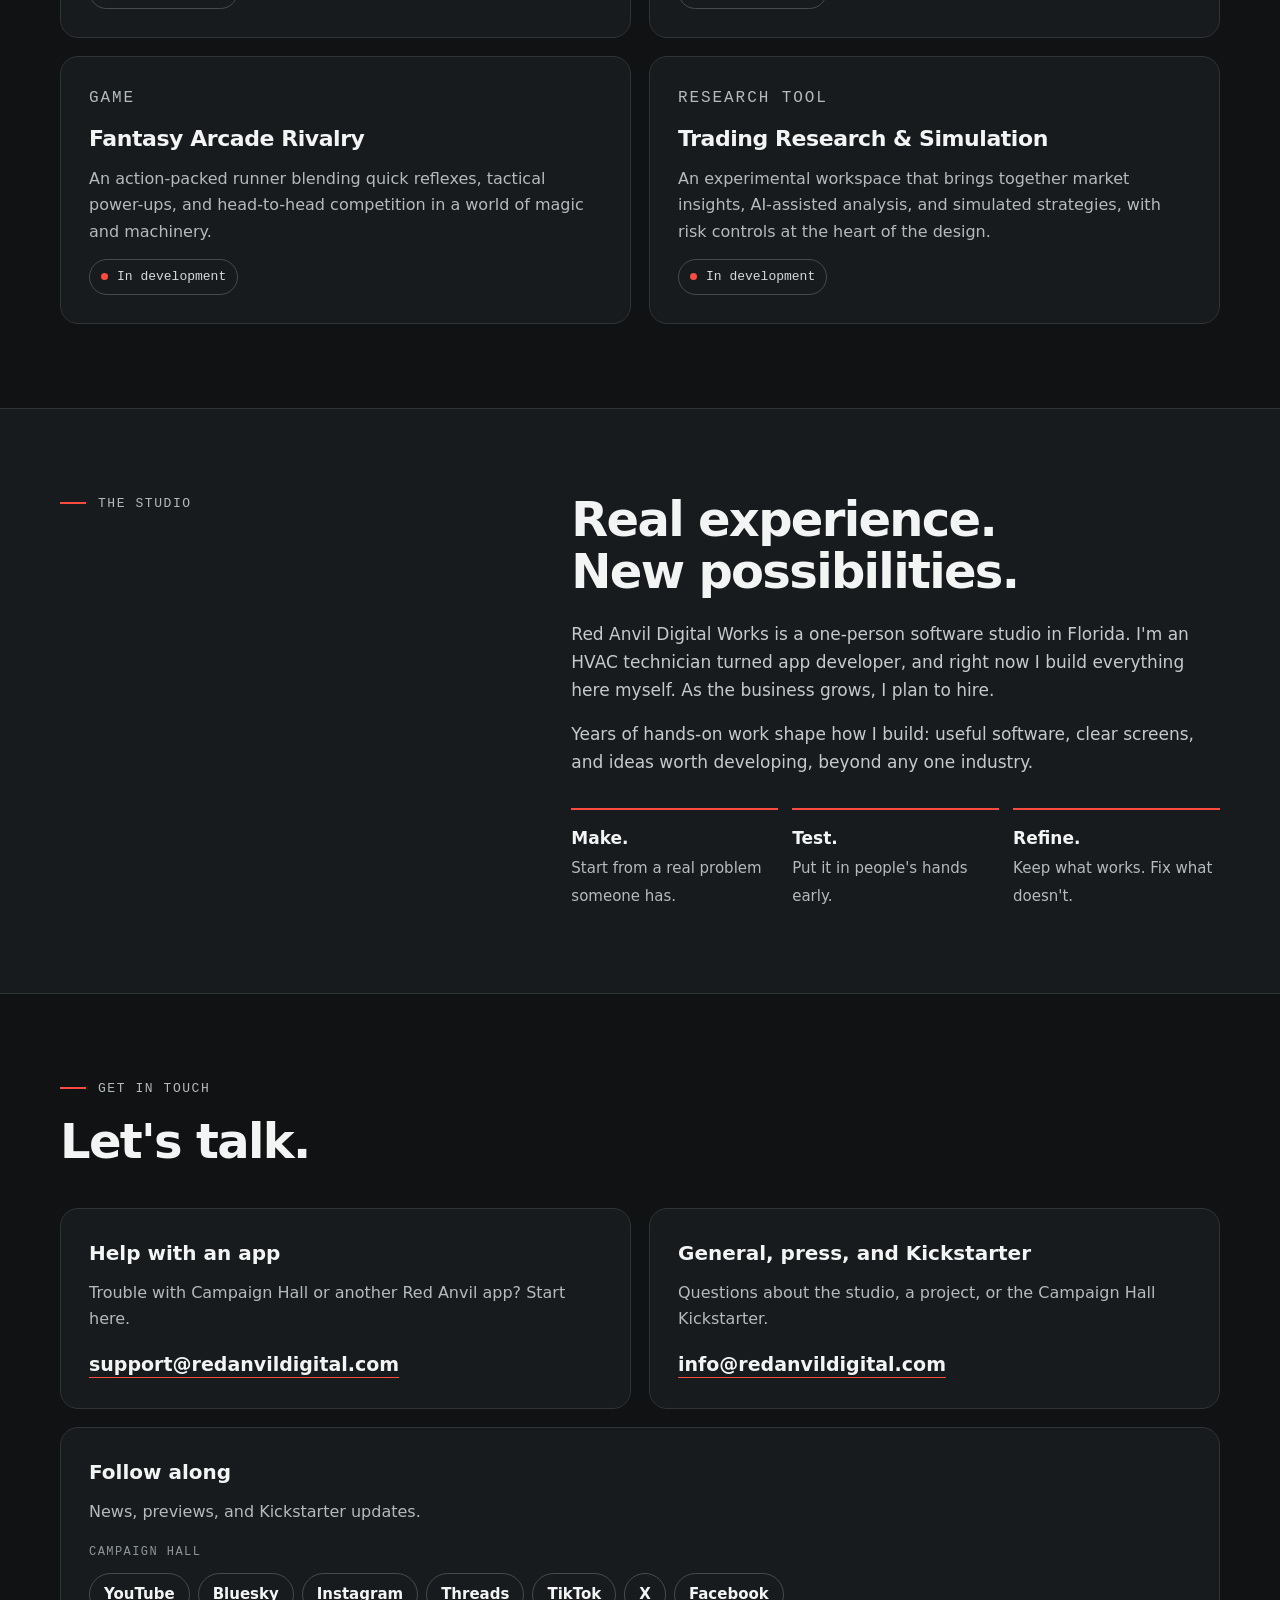
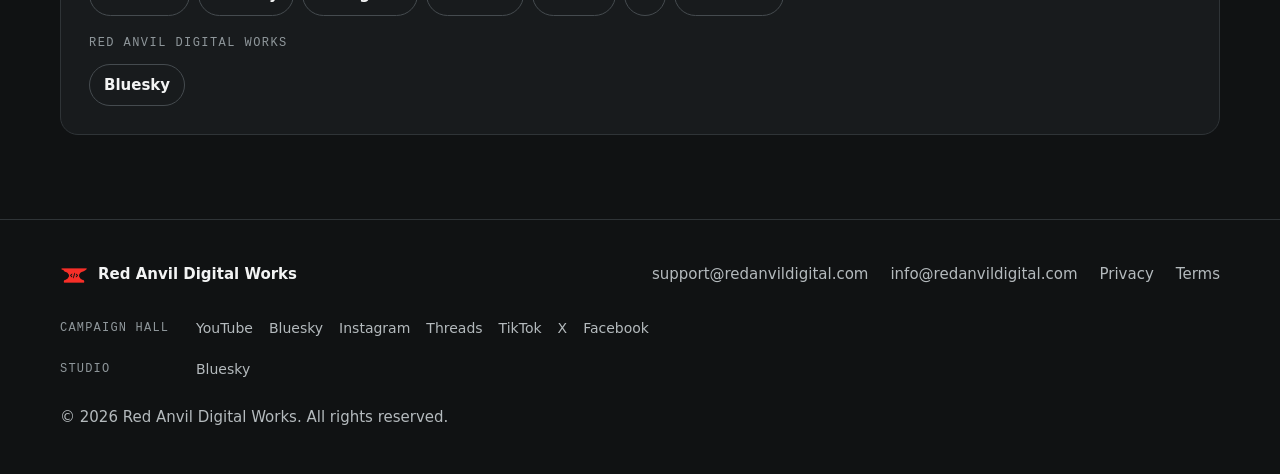
==== commit a045f225: "Per QA Marketing: keep approved art line; roadmap intro in owner's I voice Co-Authored-By: Claude Op" ====
--- a/index.html
+++ b/index.html
@@ -89,7 +89,7 @@
         <img src="/assets/ch-elf.webp" width="520" height="693" loading="lazy" alt="An elf ranger with a longbow">
         <img src="/assets/ch-goblin.webp" width="520" height="693" loading="lazy" alt="A goblin with a curved knife">
       </div>
-      <p class="art-note">Early concept art. The final art will be made by professional artists, funded by the Campaign Hall Kickstarter.</p>
+      <p class="art-note">Early concept art. The final art will be made by professional artists, funded by our Kickstarter.</p>
 
       <div class="hall-bottom">
         <p><strong>Free for players, always.</strong> Campaign Hall opens in the US first. Other countries follow after legal checks. It's coming to Kickstarter in early 2027, to pay for what a small app needs before it opens to everyone, including professional artists for the final art. If it reaches its stretch goals, that includes a Family Safety Review of kids' seats.</p>
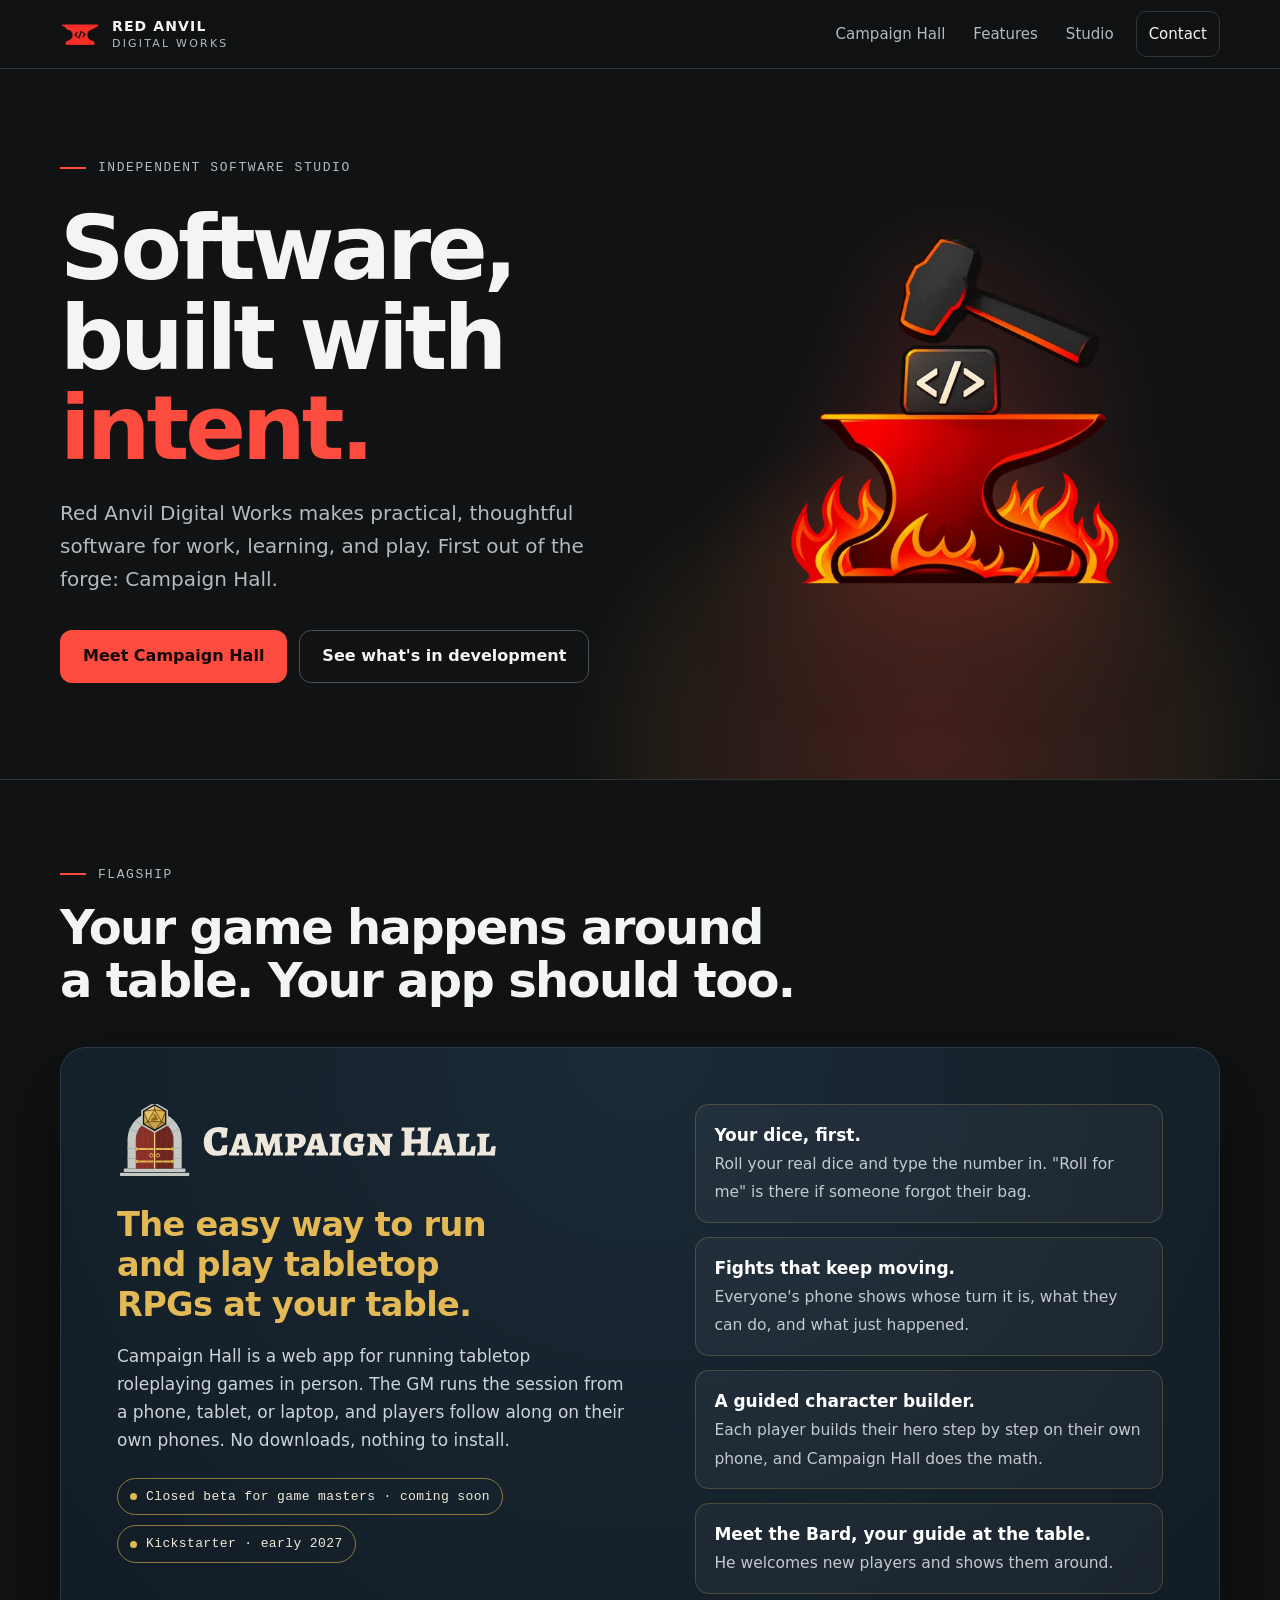
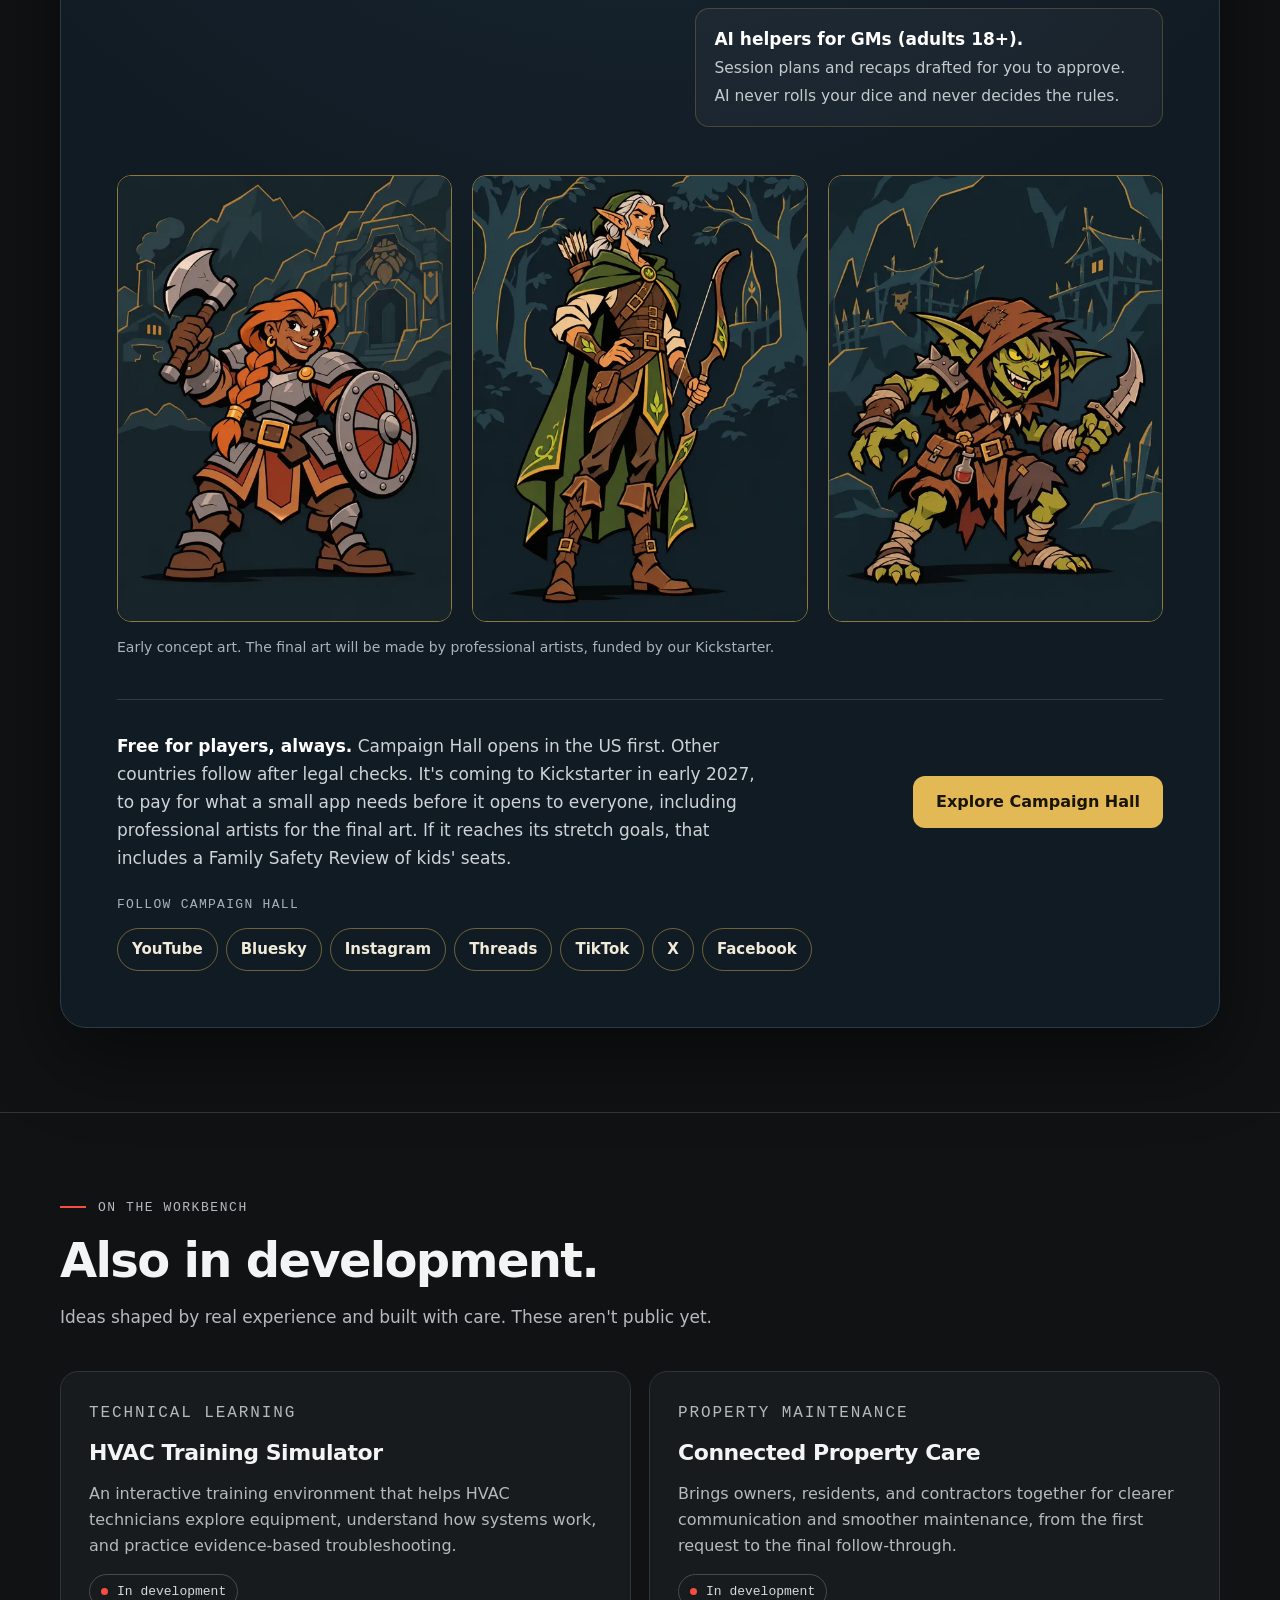
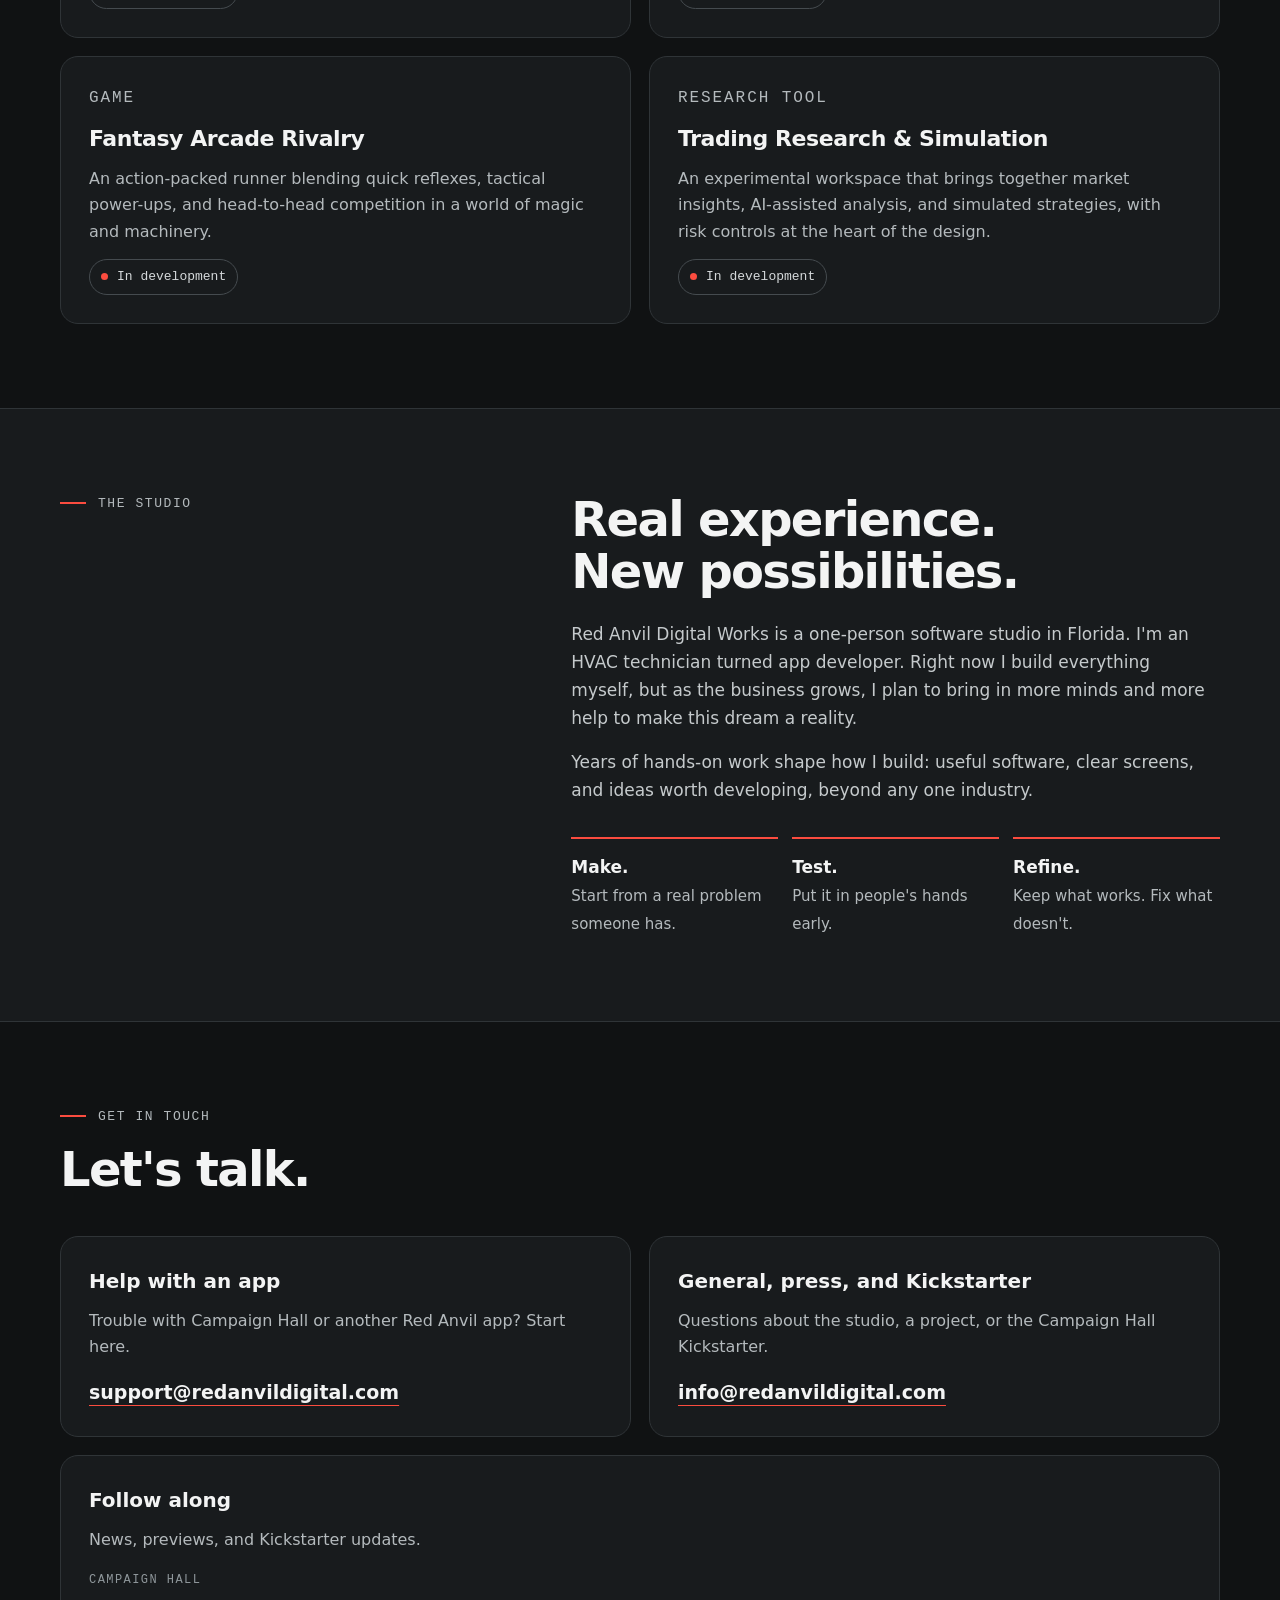
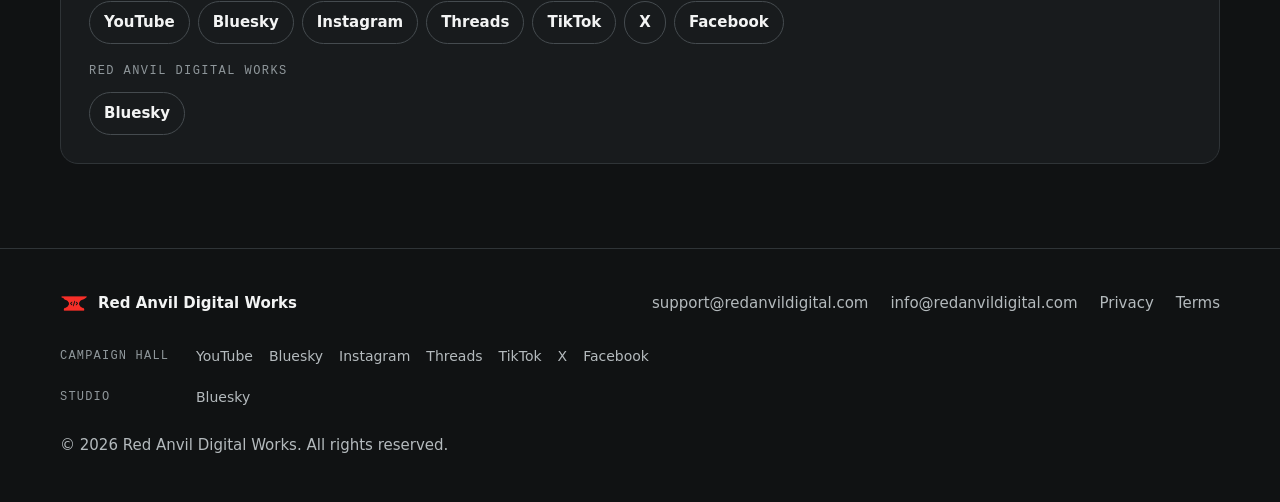
==== commit 45b663e5: "Studio note: owner's wording on bringing in more help Co-Authored-By: Claude Opus 5.5 <noreply@anthr" ====
--- a/index.html
+++ b/index.html
@@ -146,7 +146,7 @@
     </div>
     <div class="body">
       <h2 id="studio-title">Real experience. New possibilities.</h2>
-      <p style="margin-top:22px">Red Anvil Digital Works is a one-person software studio in Florida. I'm an HVAC technician turned app developer, and right now I build everything here myself. As the business grows, I plan to hire.</p>
+      <p style="margin-top:22px">Red Anvil Digital Works is a one-person software studio in Florida. I'm an HVAC technician turned app developer. Right now I build everything myself, but as the business grows, I plan to bring in more minds and more help to make this dream a reality.</p>
       <p>Years of hands-on work shape how I build: useful software, clear screens, and ideas worth developing, beyond any one industry.</p>
       <ul class="values">
         <li><strong>Make.</strong><span>Start from a real problem someone has.</span></li>
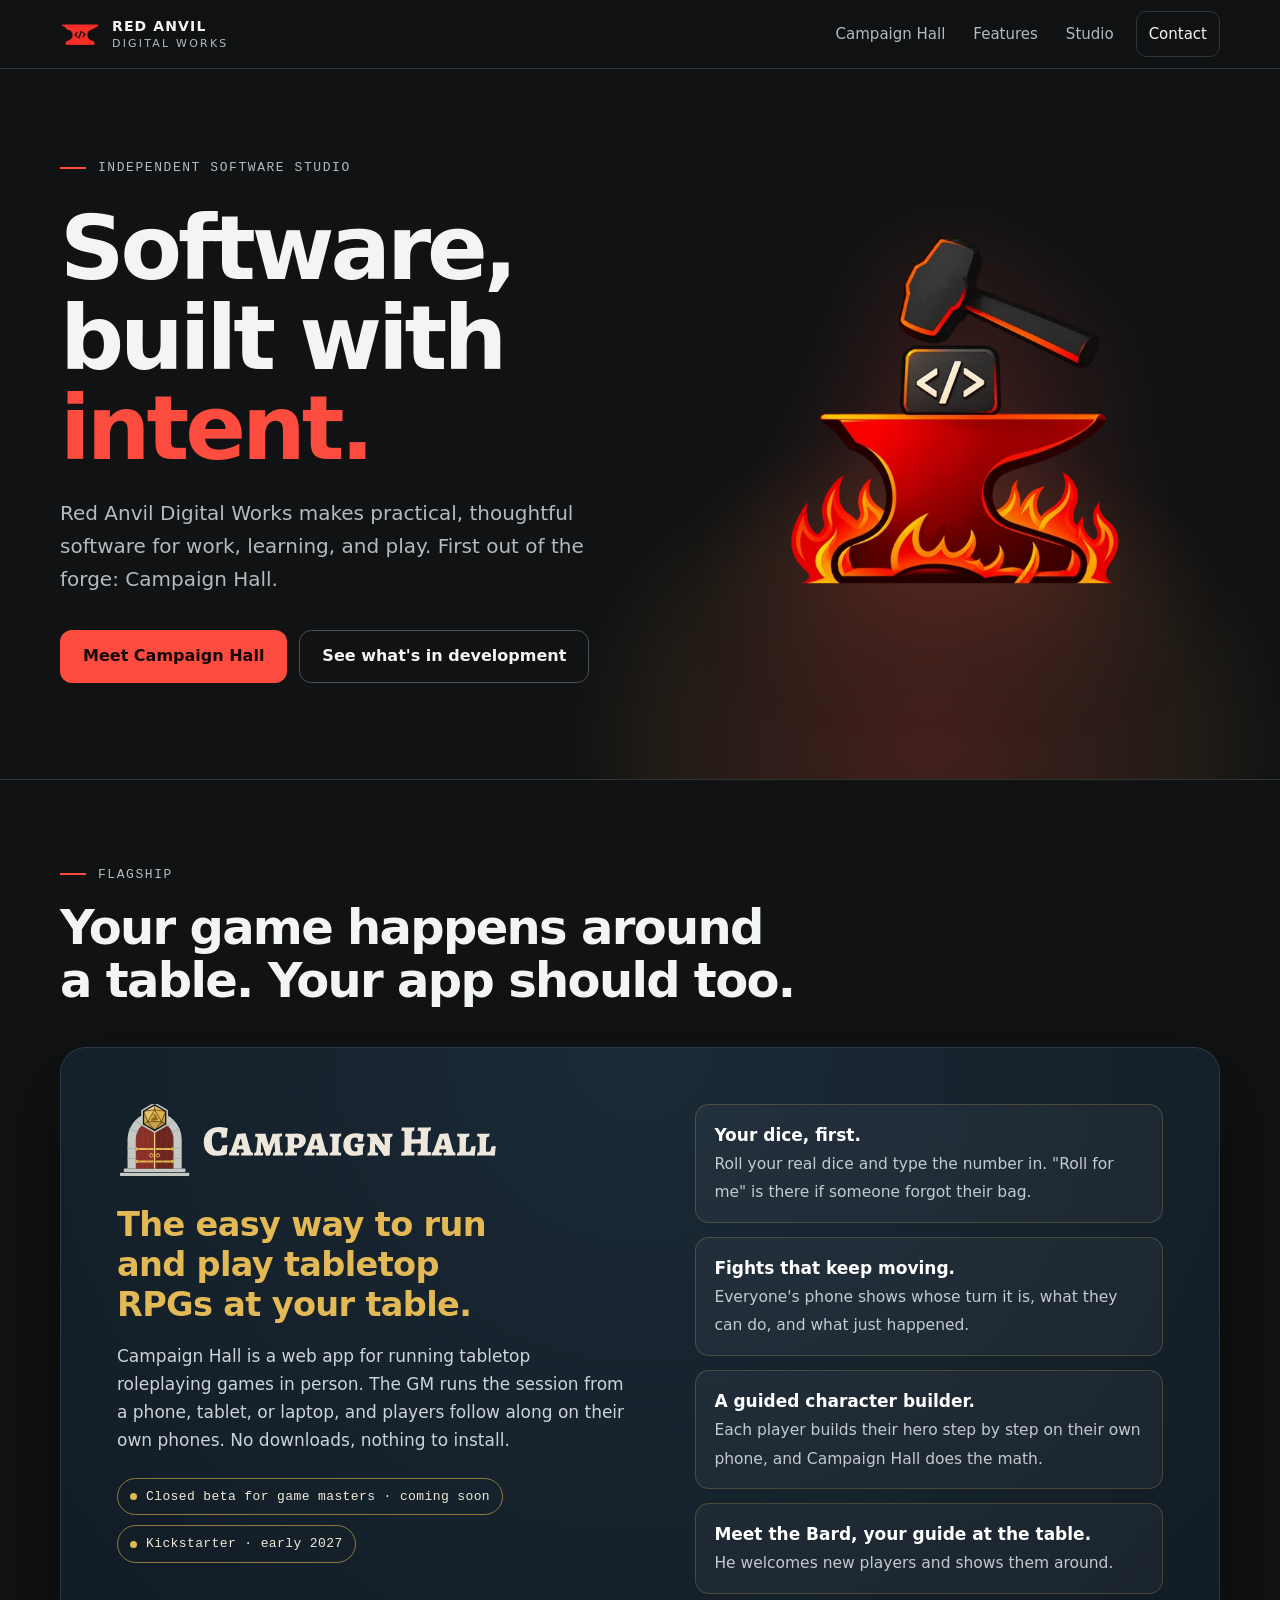
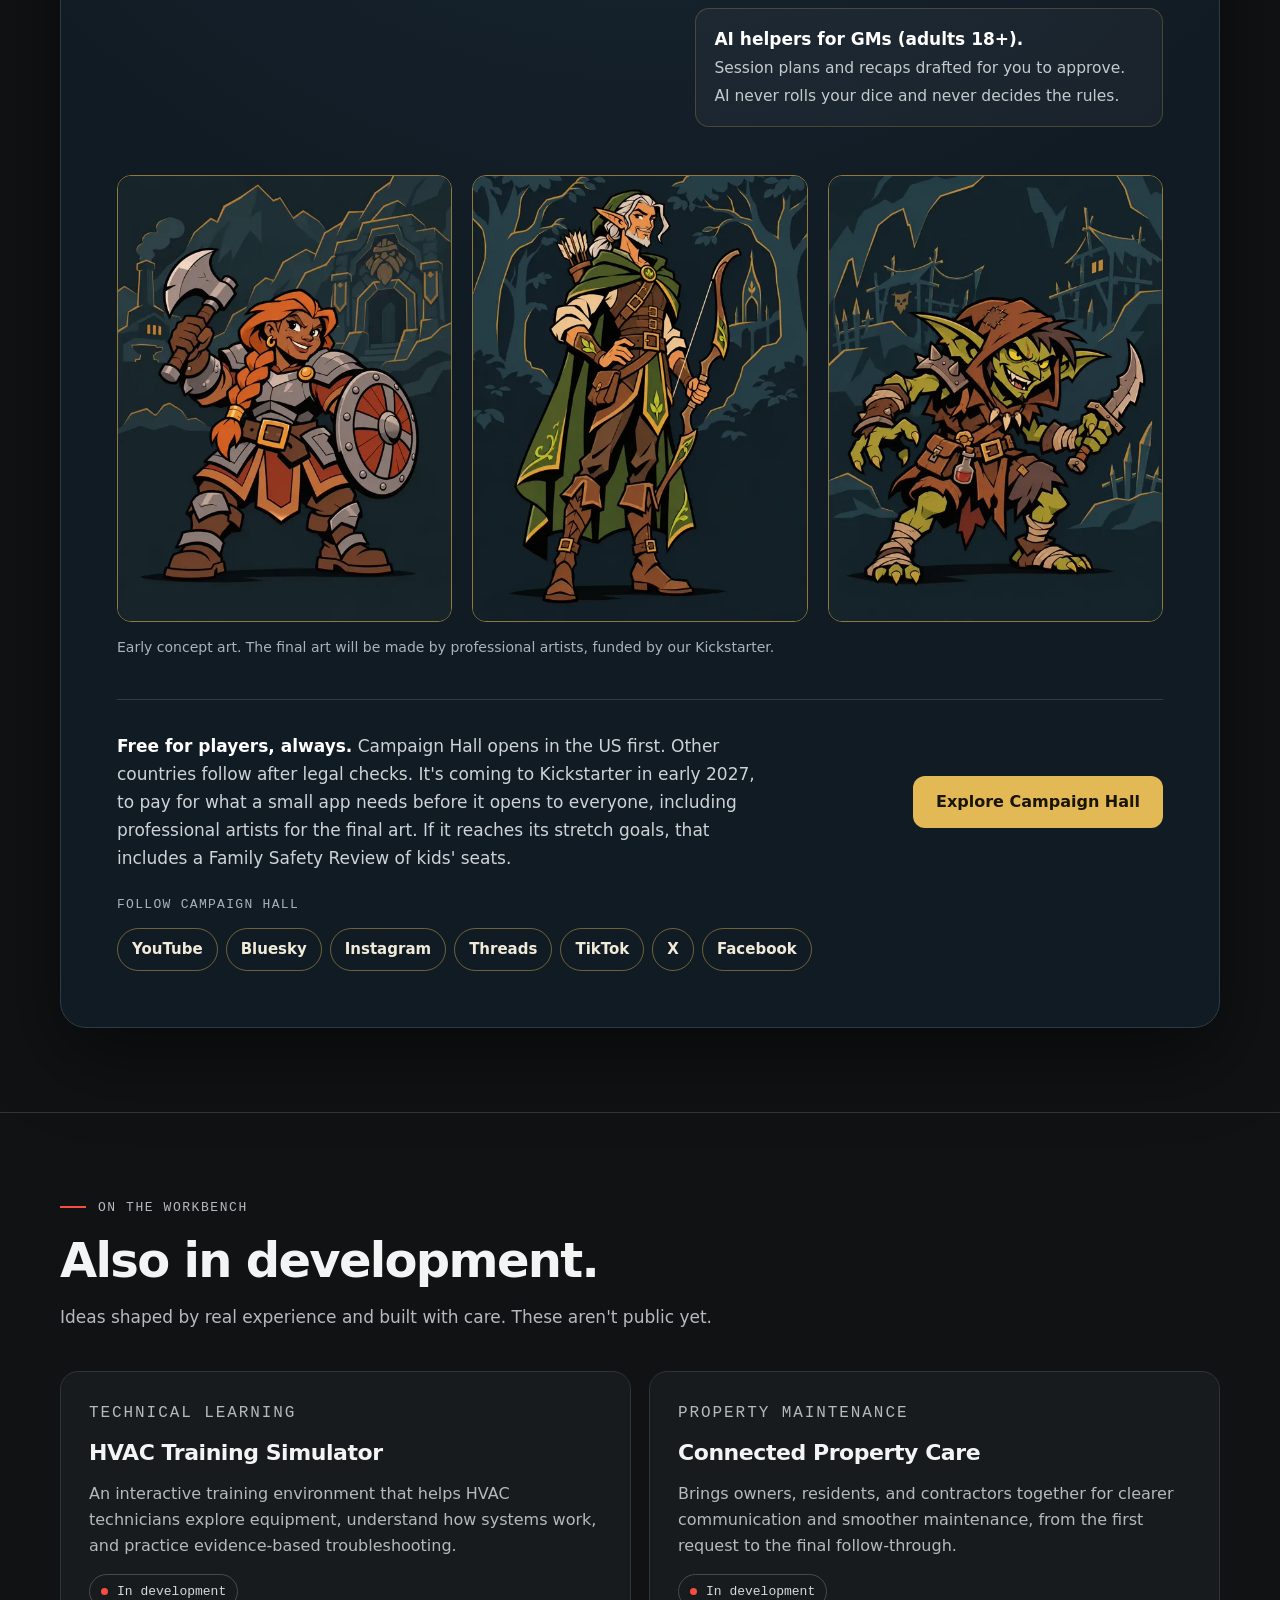
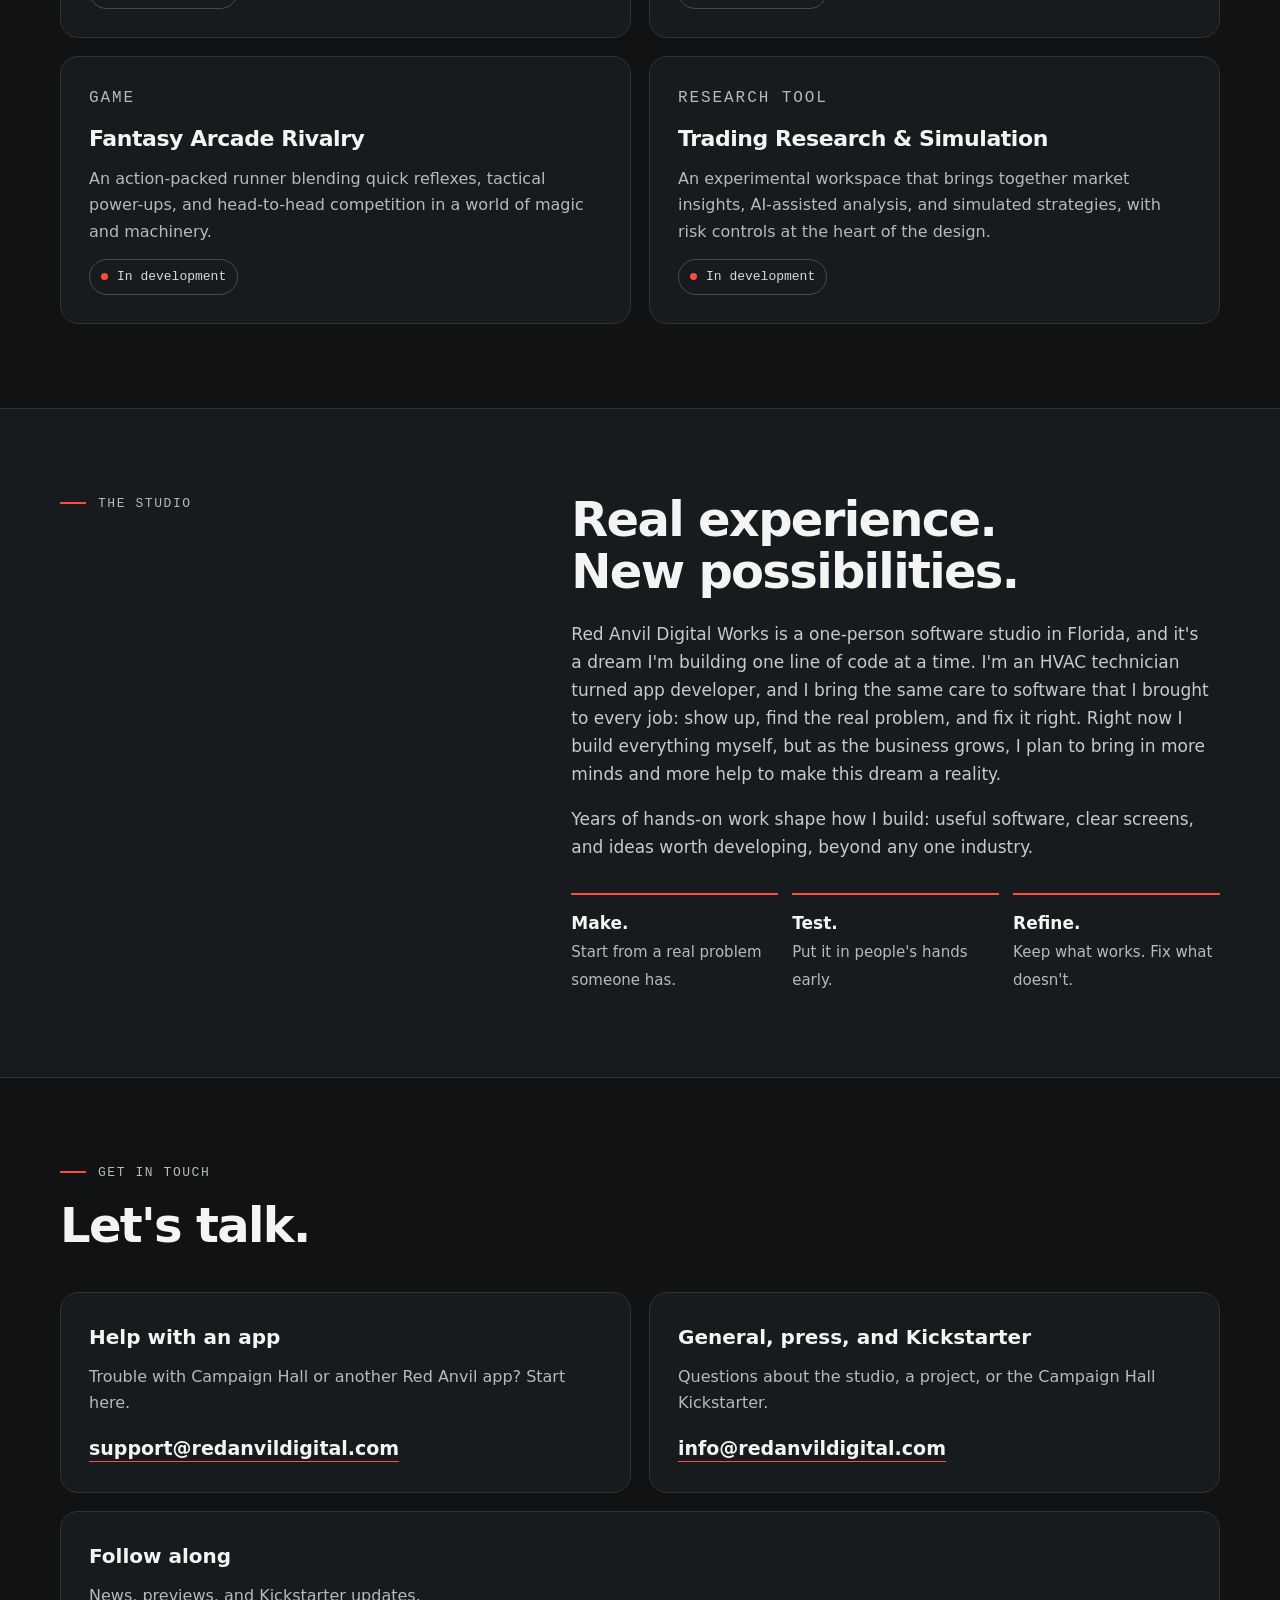
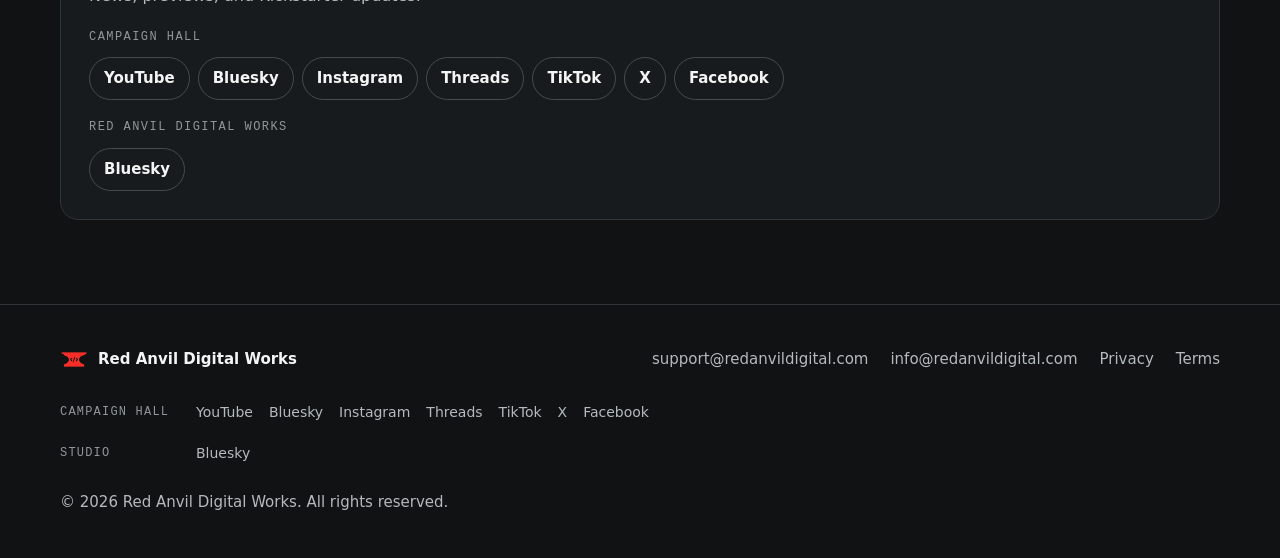
==== commit b41f554e: "Studio note: warmer owner voice Co-Authored-By: Claude Opus 5.5 <noreply@anthropic.com>" ====
--- a/index.html
+++ b/index.html
@@ -146,7 +146,7 @@
     </div>
     <div class="body">
       <h2 id="studio-title">Real experience. New possibilities.</h2>
-      <p style="margin-top:22px">Red Anvil Digital Works is a one-person software studio in Florida. I'm an HVAC technician turned app developer. Right now I build everything myself, but as the business grows, I plan to bring in more minds and more help to make this dream a reality.</p>
+      <p style="margin-top:22px">Red Anvil Digital Works is a one-person software studio in Florida, and it's a dream I'm building one line of code at a time. I'm an HVAC technician turned app developer, and I bring the same care to software that I brought to every job: show up, find the real problem, and fix it right. Right now I build everything myself, but as the business grows, I plan to bring in more minds and more help to make this dream a reality.</p>
       <p>Years of hands-on work shape how I build: useful software, clear screens, and ideas worth developing, beyond any one industry.</p>
       <ul class="values">
         <li><strong>Make.</strong><span>Start from a real problem someone has.</span></li>
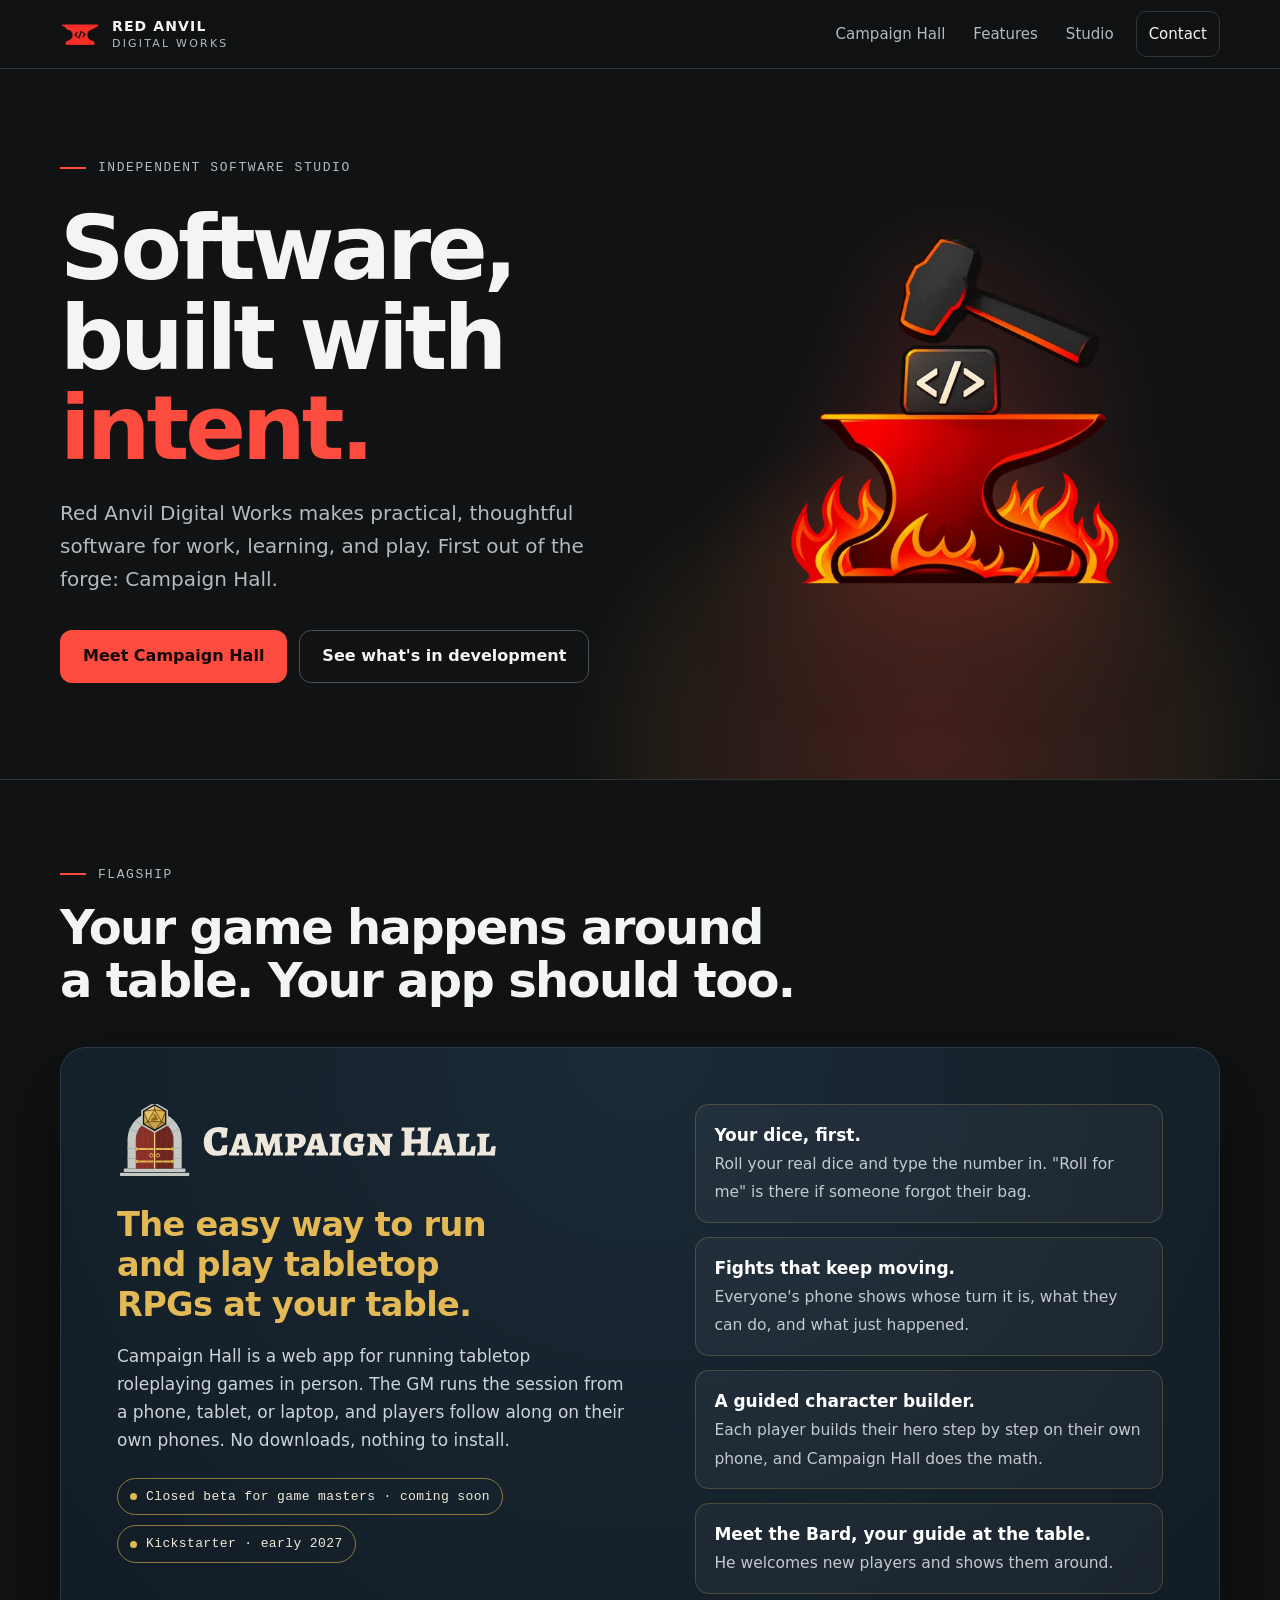
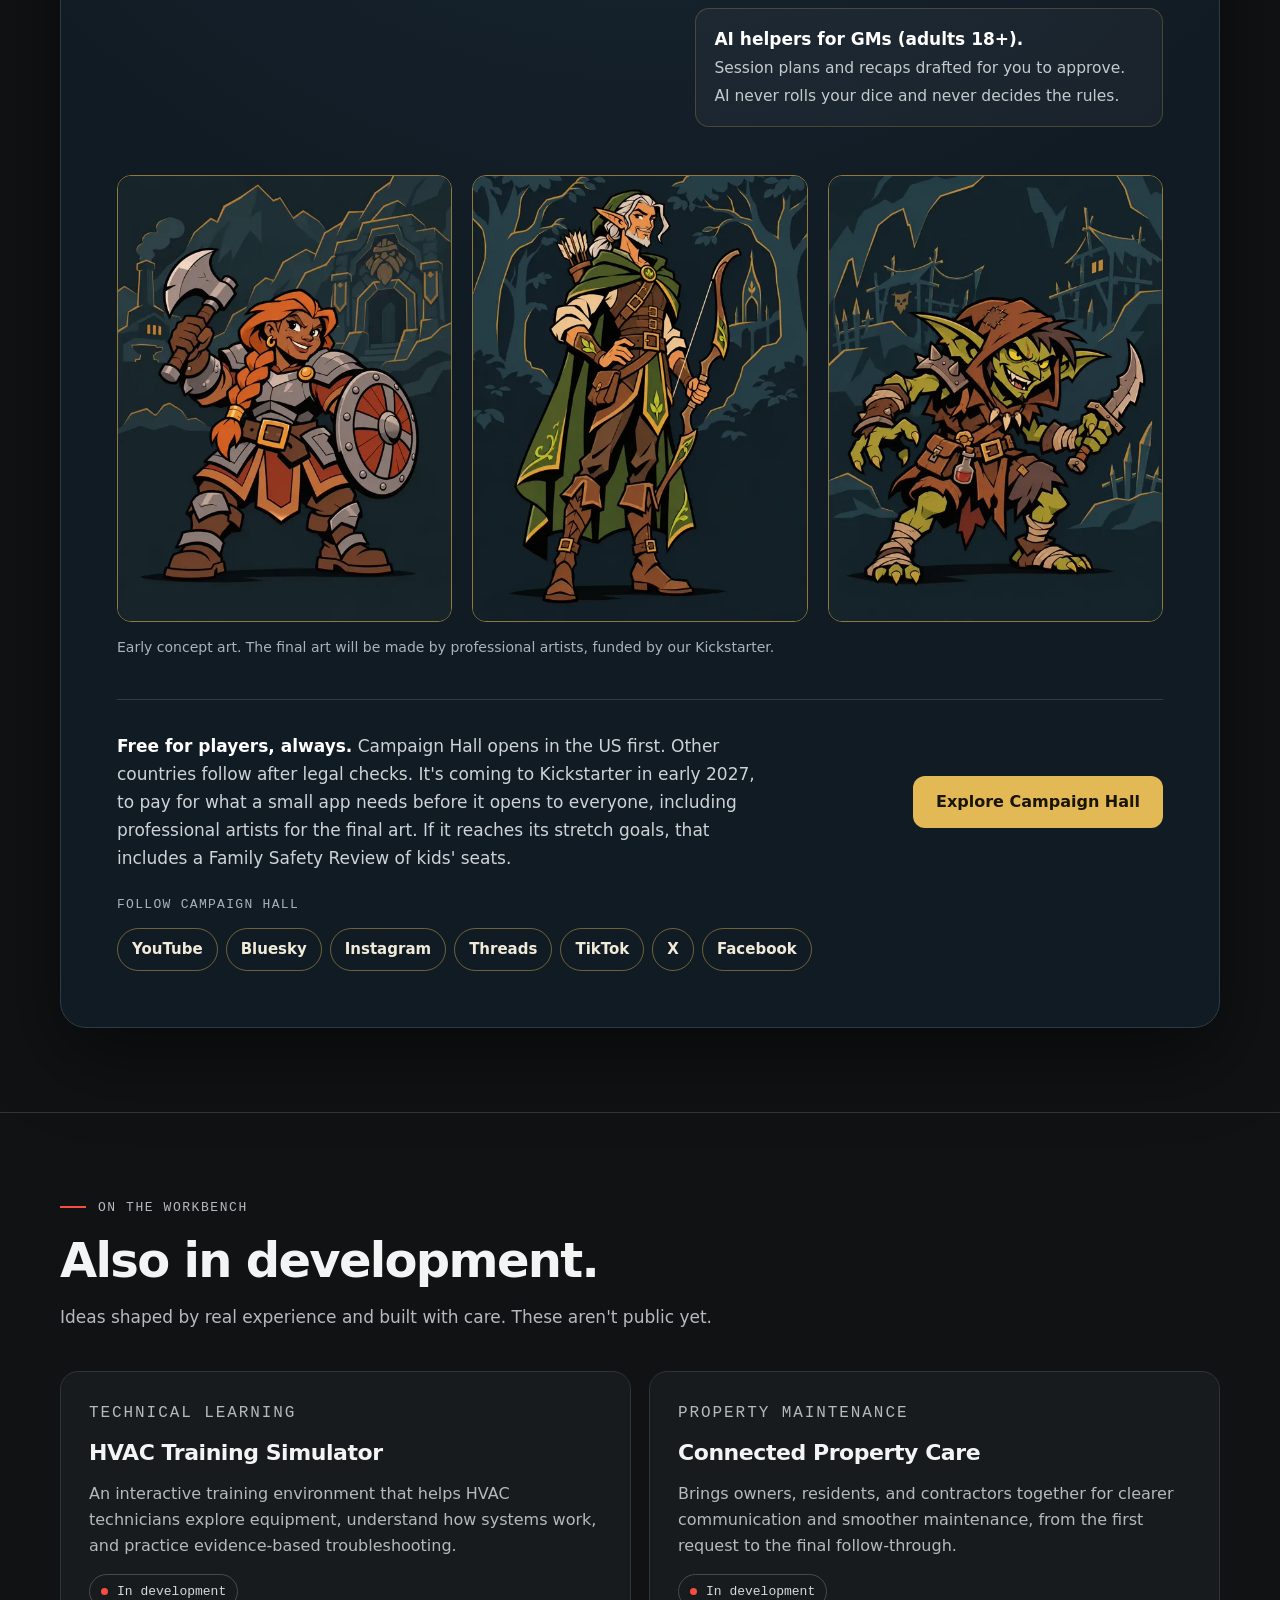
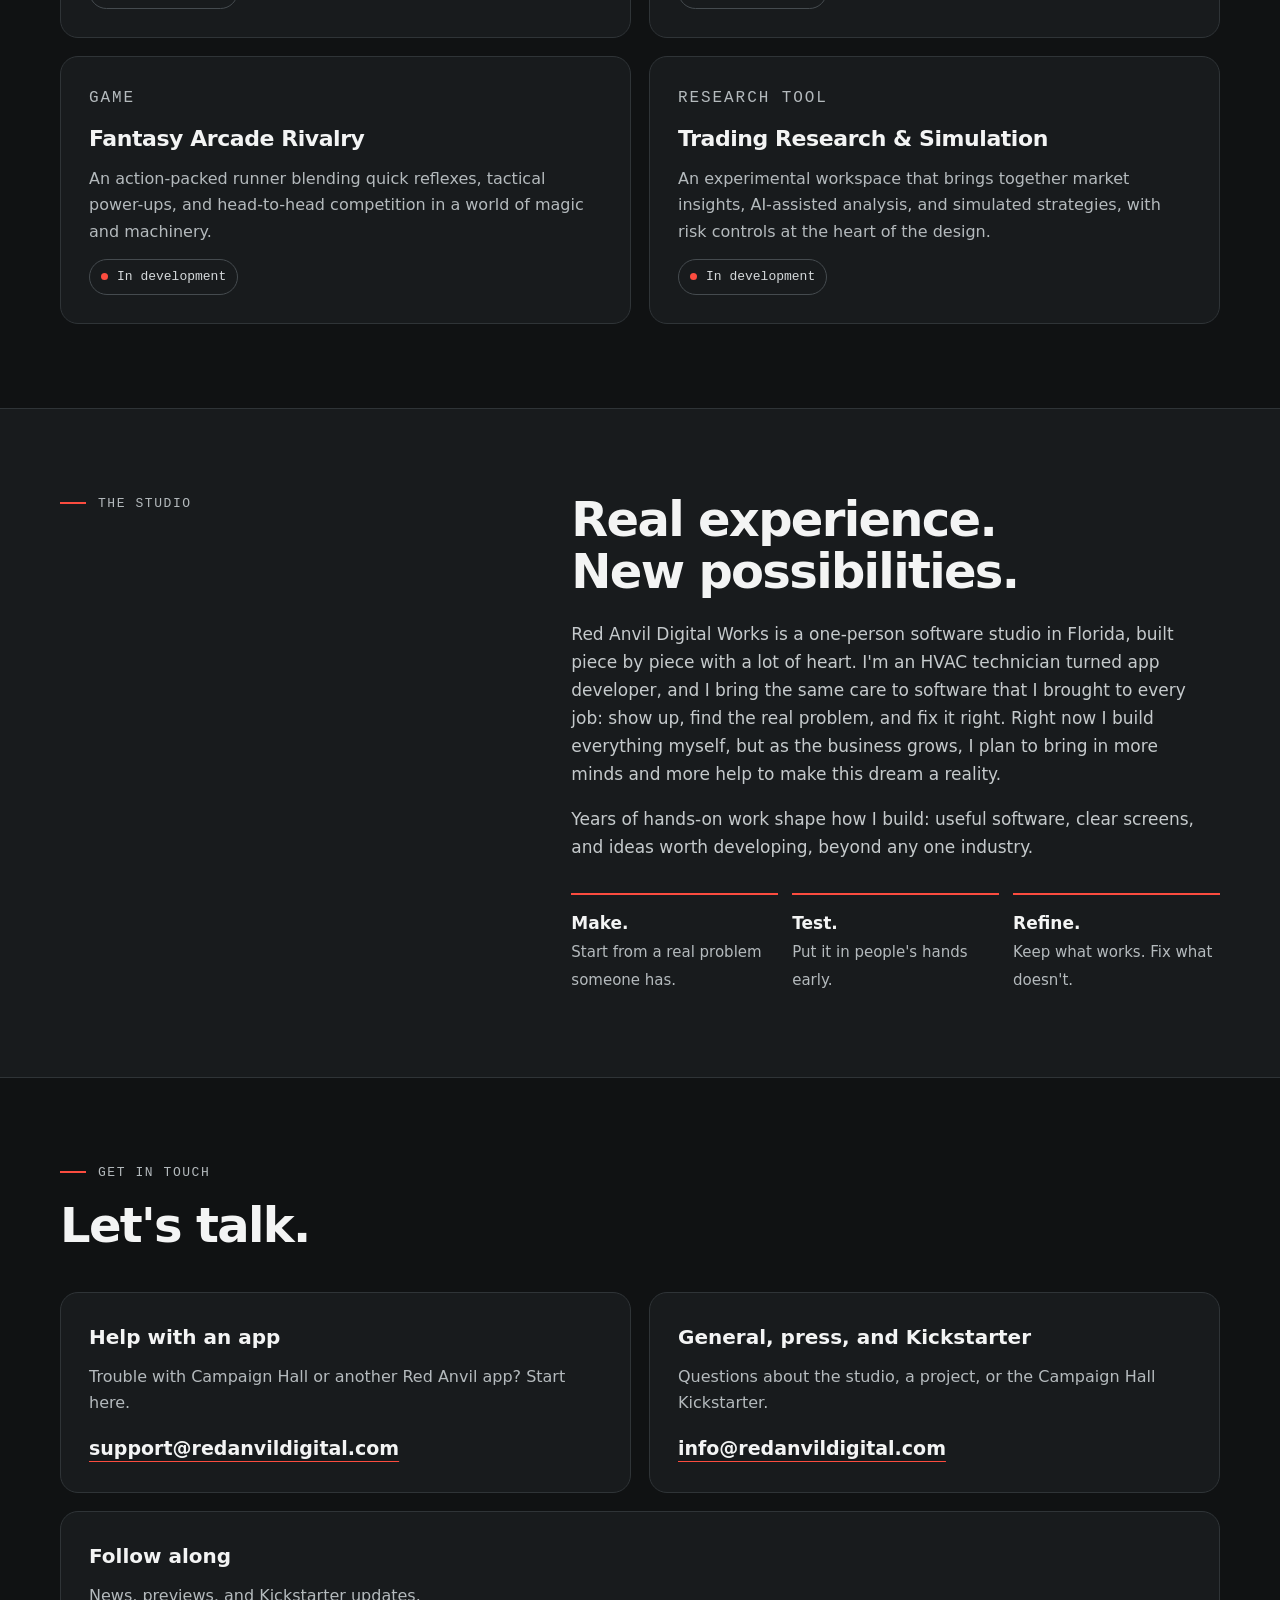
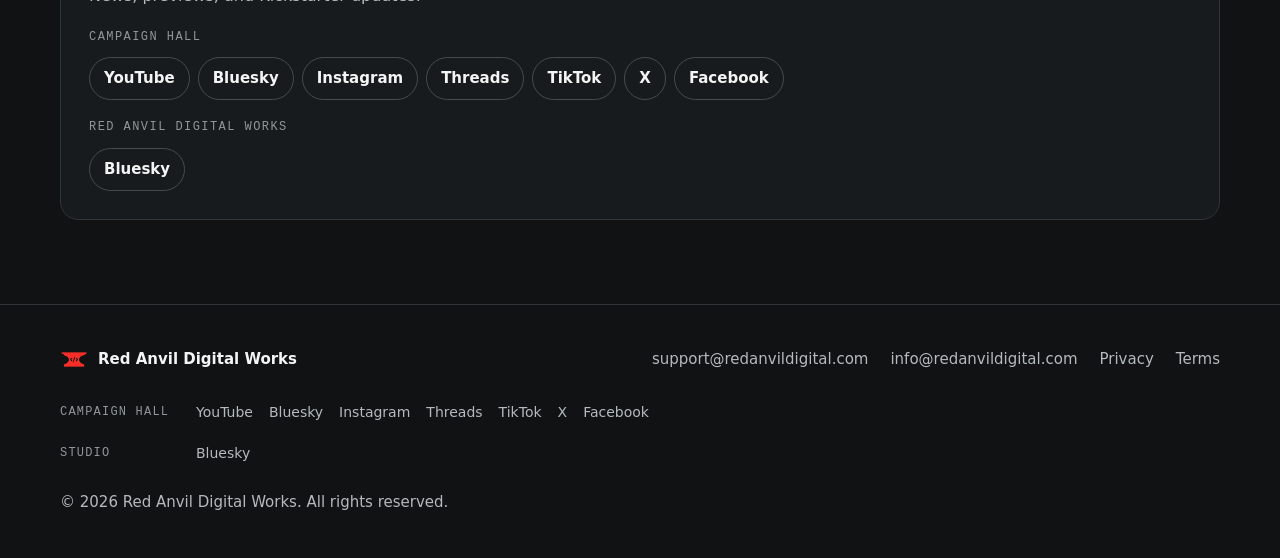
==== commit 35974db9: "Studio note: QA Marketing opening fix Co-Authored-By: Claude Opus 5.5 <noreply@anthropic.com>" ====
--- a/index.html
+++ b/index.html
@@ -146,7 +146,7 @@
     </div>
     <div class="body">
       <h2 id="studio-title">Real experience. New possibilities.</h2>
-      <p style="margin-top:22px">Red Anvil Digital Works is a one-person software studio in Florida, and it's a dream I'm building one line of code at a time. I'm an HVAC technician turned app developer, and I bring the same care to software that I brought to every job: show up, find the real problem, and fix it right. Right now I build everything myself, but as the business grows, I plan to bring in more minds and more help to make this dream a reality.</p>
+      <p style="margin-top:22px">Red Anvil Digital Works is a one-person software studio in Florida, built piece by piece with a lot of heart. I'm an HVAC technician turned app developer, and I bring the same care to software that I brought to every job: show up, find the real problem, and fix it right. Right now I build everything myself, but as the business grows, I plan to bring in more minds and more help to make this dream a reality.</p>
       <p>Years of hands-on work shape how I build: useful software, clear screens, and ideas worth developing, beyond any one industry.</p>
       <ul class="values">
         <li><strong>Make.</strong><span>Start from a real problem someone has.</span></li>
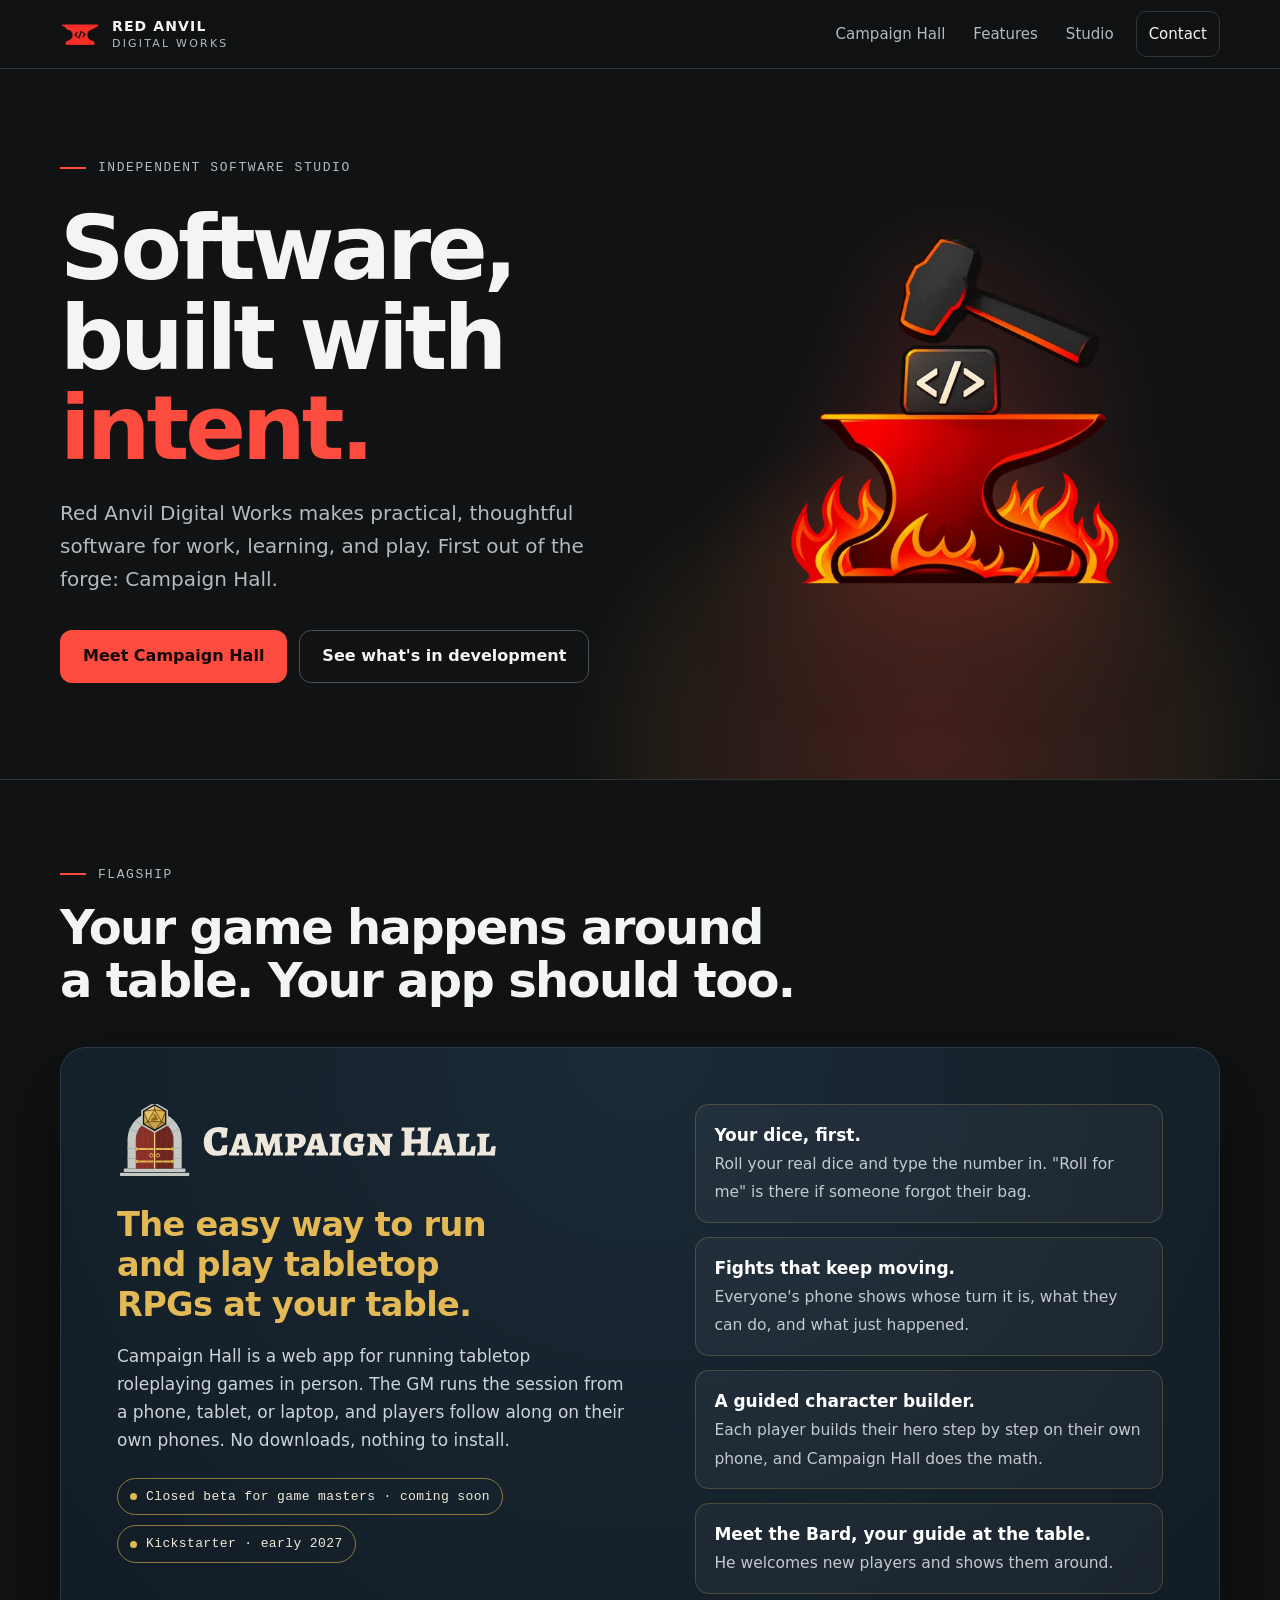
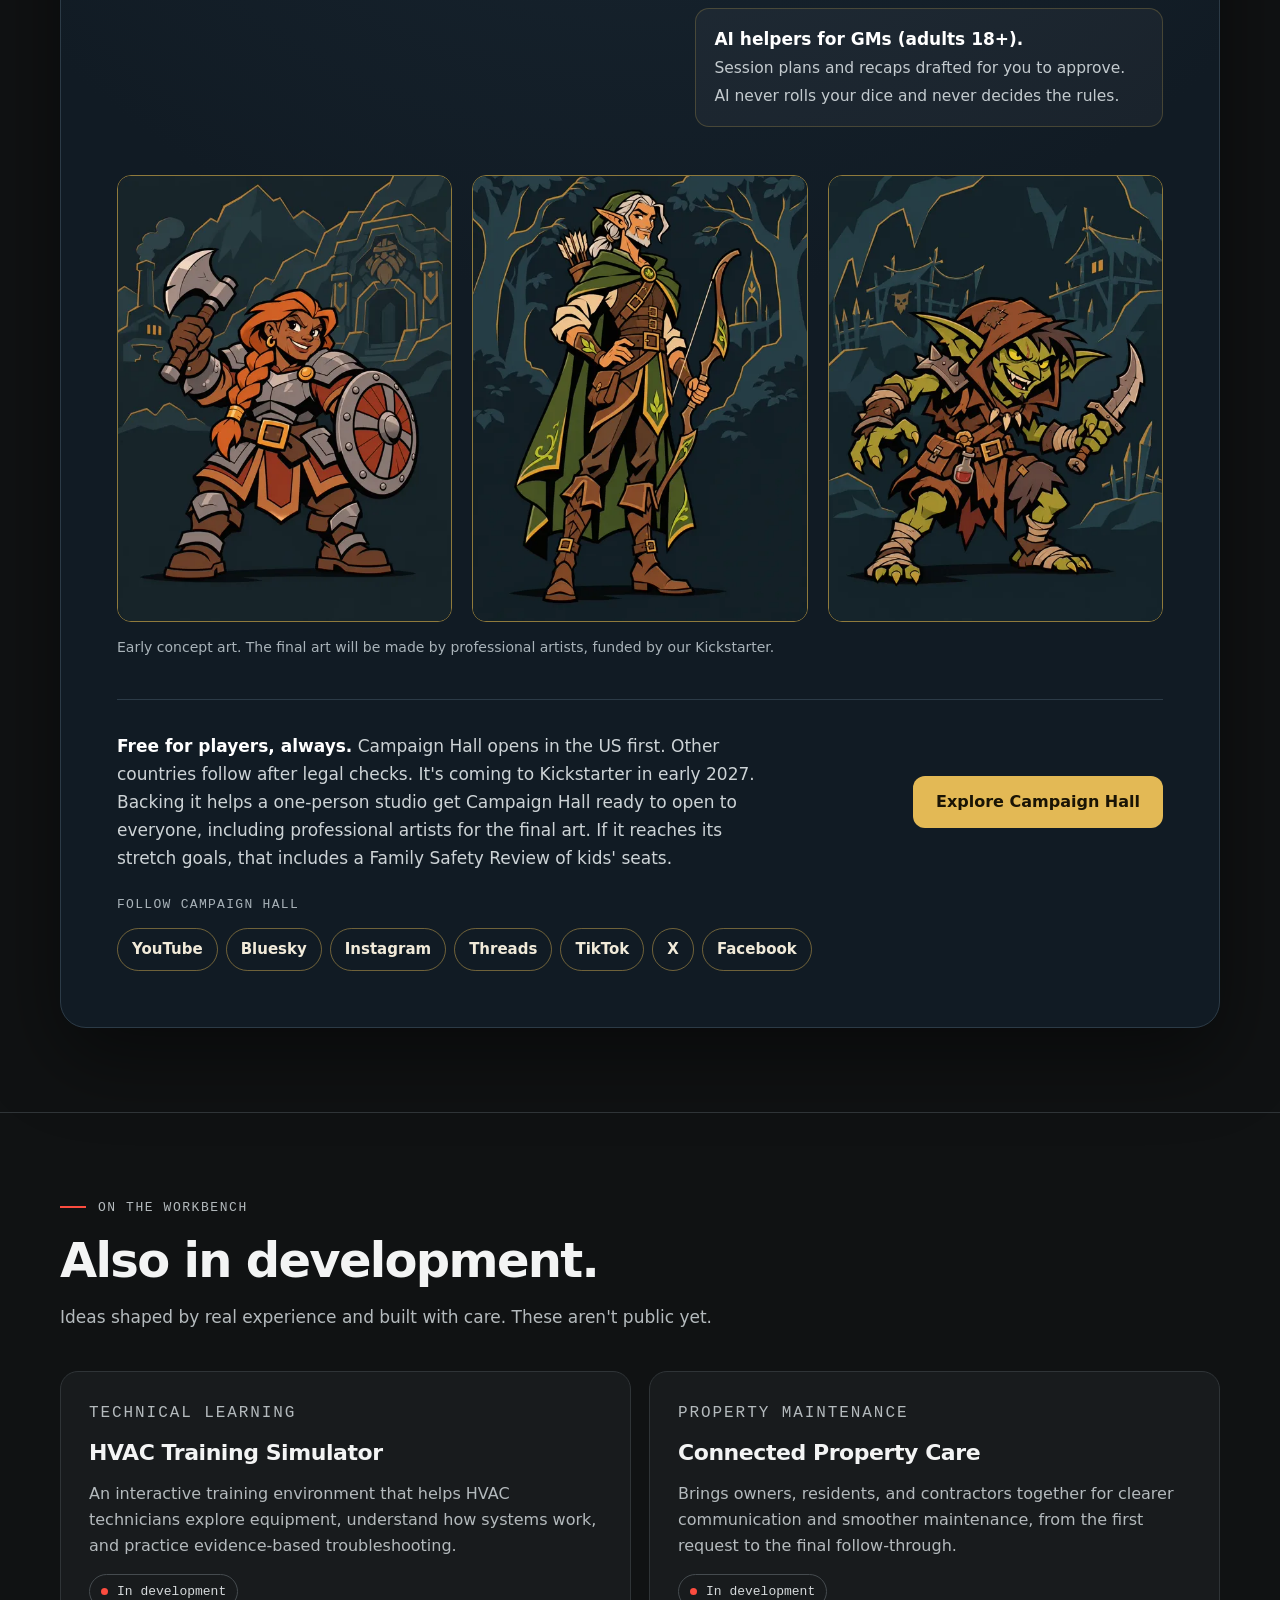
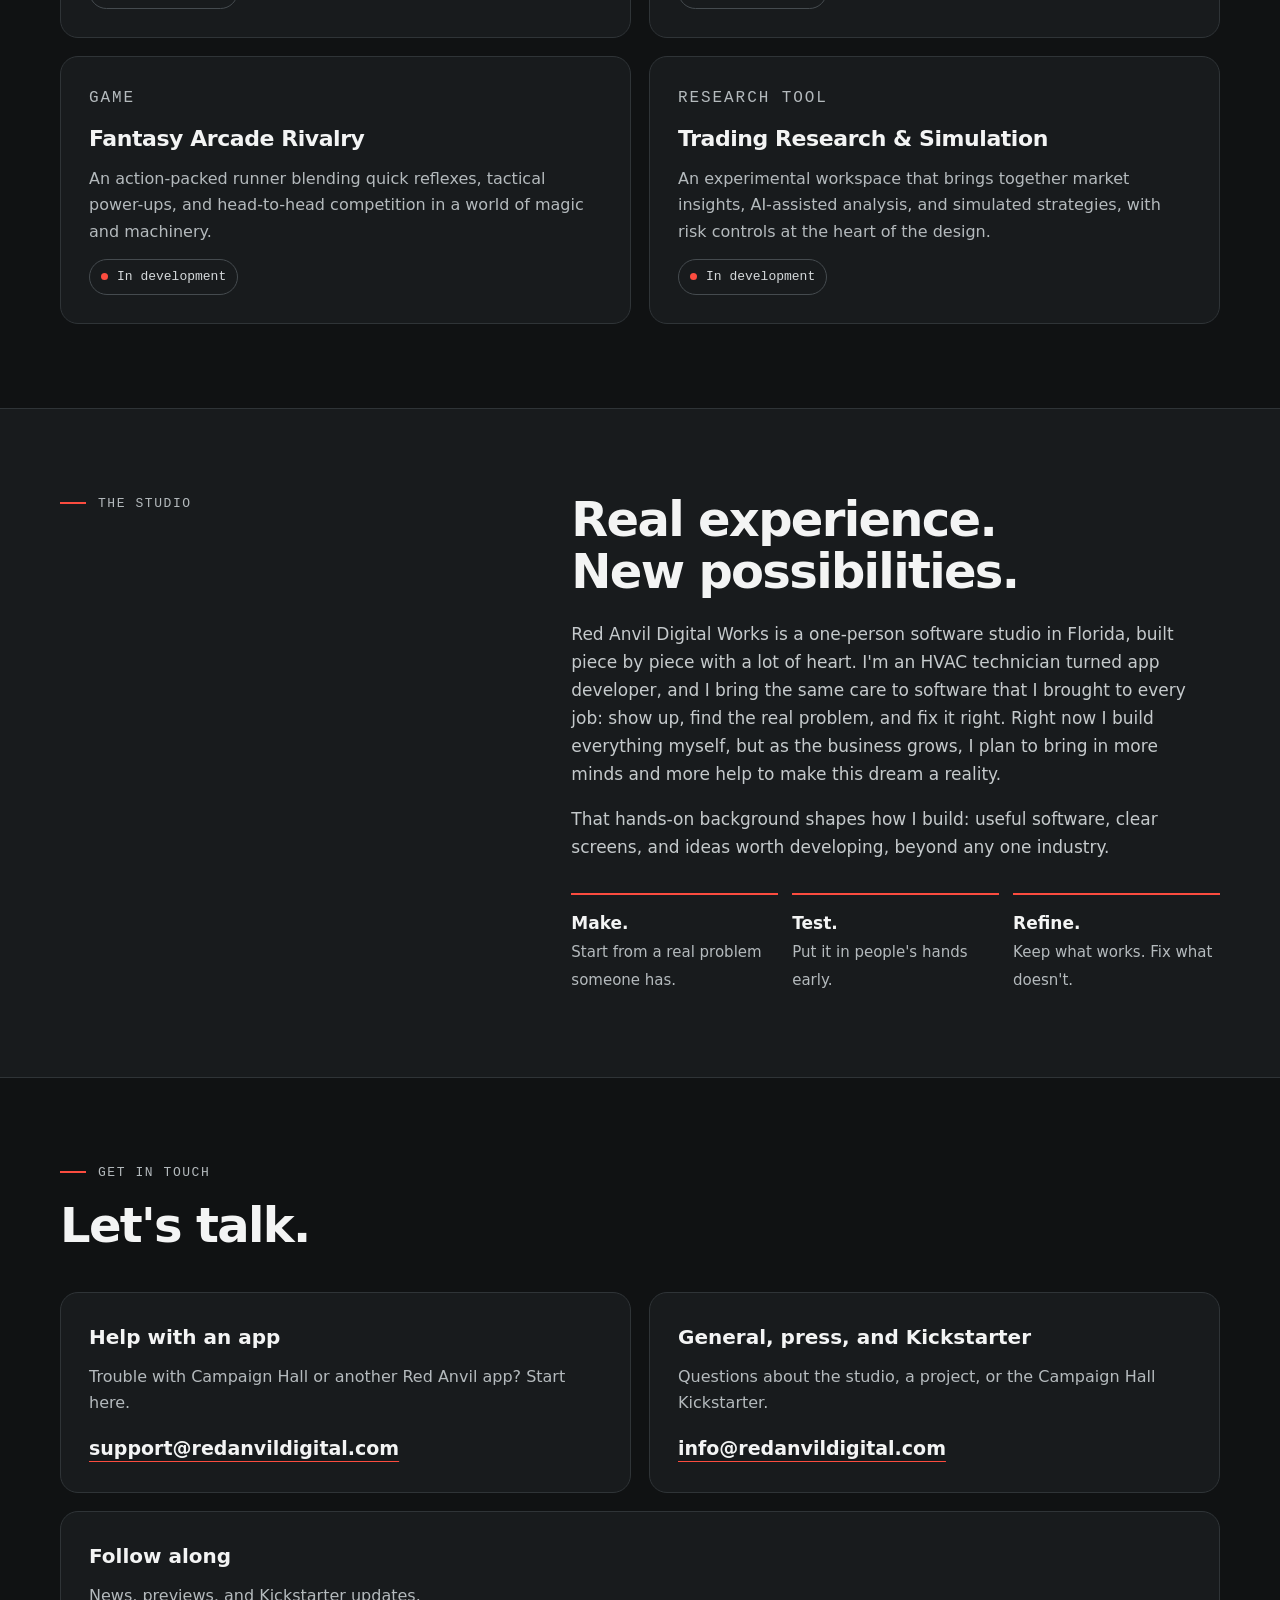
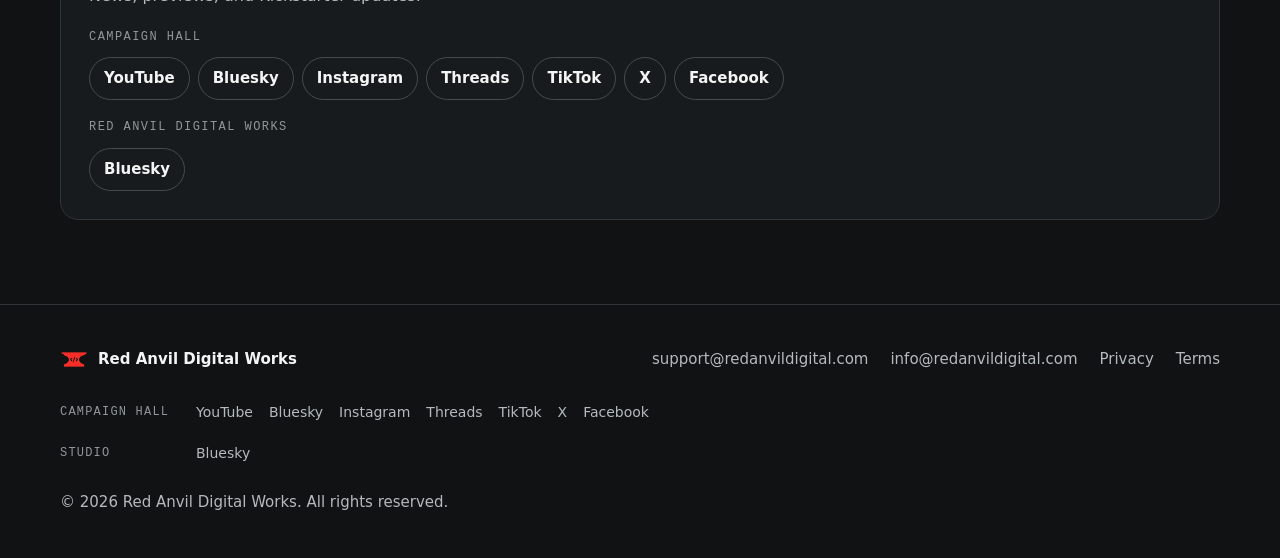
==== commit c2466310: "Consistent, warmer copy across home and Campaign Hall pages Co-Authored-By: Claude Opus 5.5 <noreply" ====
--- a/index.html
+++ b/index.html
@@ -92,7 +92,7 @@
       <p class="art-note">Early concept art. The final art will be made by professional artists, funded by our Kickstarter.</p>
 
       <div class="hall-bottom">
-        <p><strong>Free for players, always.</strong> Campaign Hall opens in the US first. Other countries follow after legal checks. It's coming to Kickstarter in early 2027, to pay for what a small app needs before it opens to everyone, including professional artists for the final art. If it reaches its stretch goals, that includes a Family Safety Review of kids' seats.</p>
+        <p><strong>Free for players, always.</strong> Campaign Hall opens in the US first. Other countries follow after legal checks. It's coming to Kickstarter in early 2027. Backing it helps a one-person studio get Campaign Hall ready to open to everyone, including professional artists for the final art. If it reaches its stretch goals, that includes a Family Safety Review of kids' seats.</p>
         <a class="btn btn-gold" href="/campaign-hall/">Explore Campaign Hall</a>
       </div>
       <div class="hall-follow">
@@ -147,7 +147,7 @@
     <div class="body">
       <h2 id="studio-title">Real experience. New possibilities.</h2>
       <p style="margin-top:22px">Red Anvil Digital Works is a one-person software studio in Florida, built piece by piece with a lot of heart. I'm an HVAC technician turned app developer, and I bring the same care to software that I brought to every job: show up, find the real problem, and fix it right. Right now I build everything myself, but as the business grows, I plan to bring in more minds and more help to make this dream a reality.</p>
-      <p>Years of hands-on work shape how I build: useful software, clear screens, and ideas worth developing, beyond any one industry.</p>
+      <p>That hands-on background shapes how I build: useful software, clear screens, and ideas worth developing, beyond any one industry.</p>
       <ul class="values">
         <li><strong>Make.</strong><span>Start from a real problem someone has.</span></li>
         <li><strong>Test.</strong><span>Put it in people's hands early.</span></li>
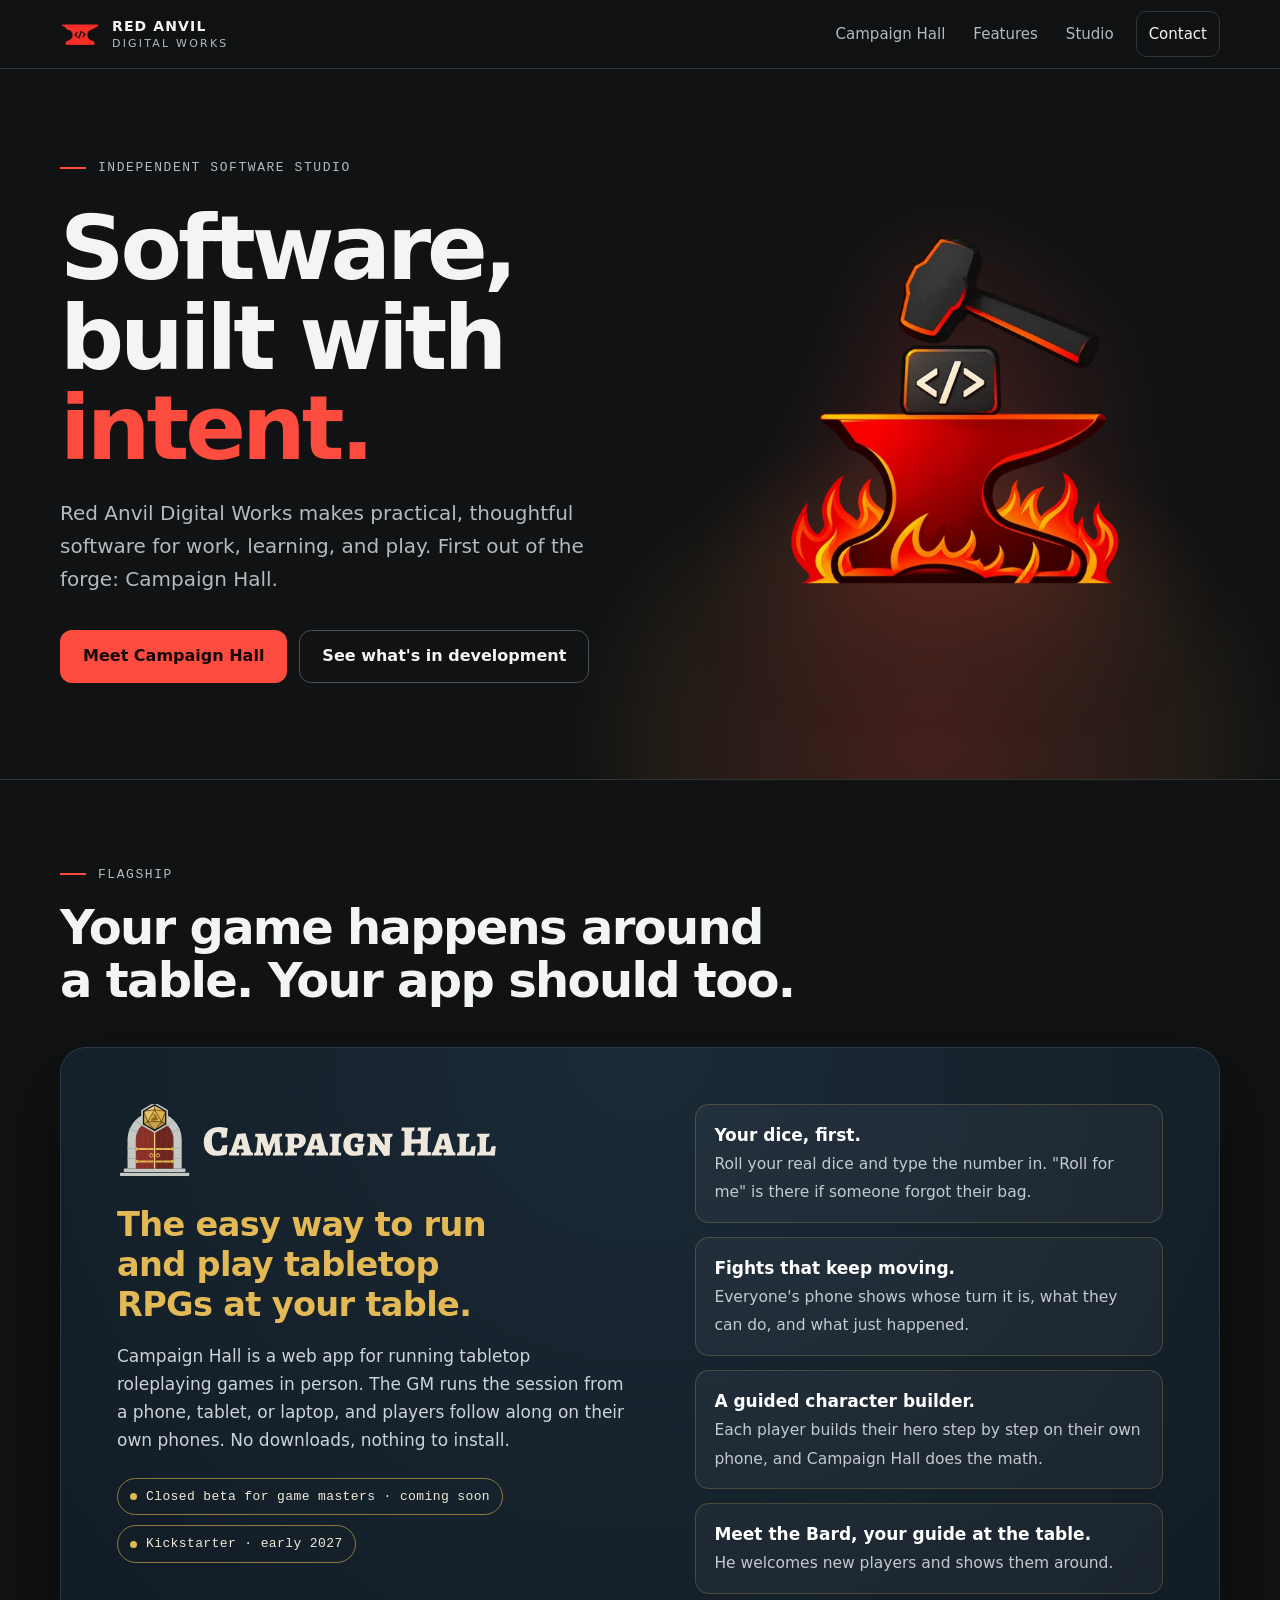
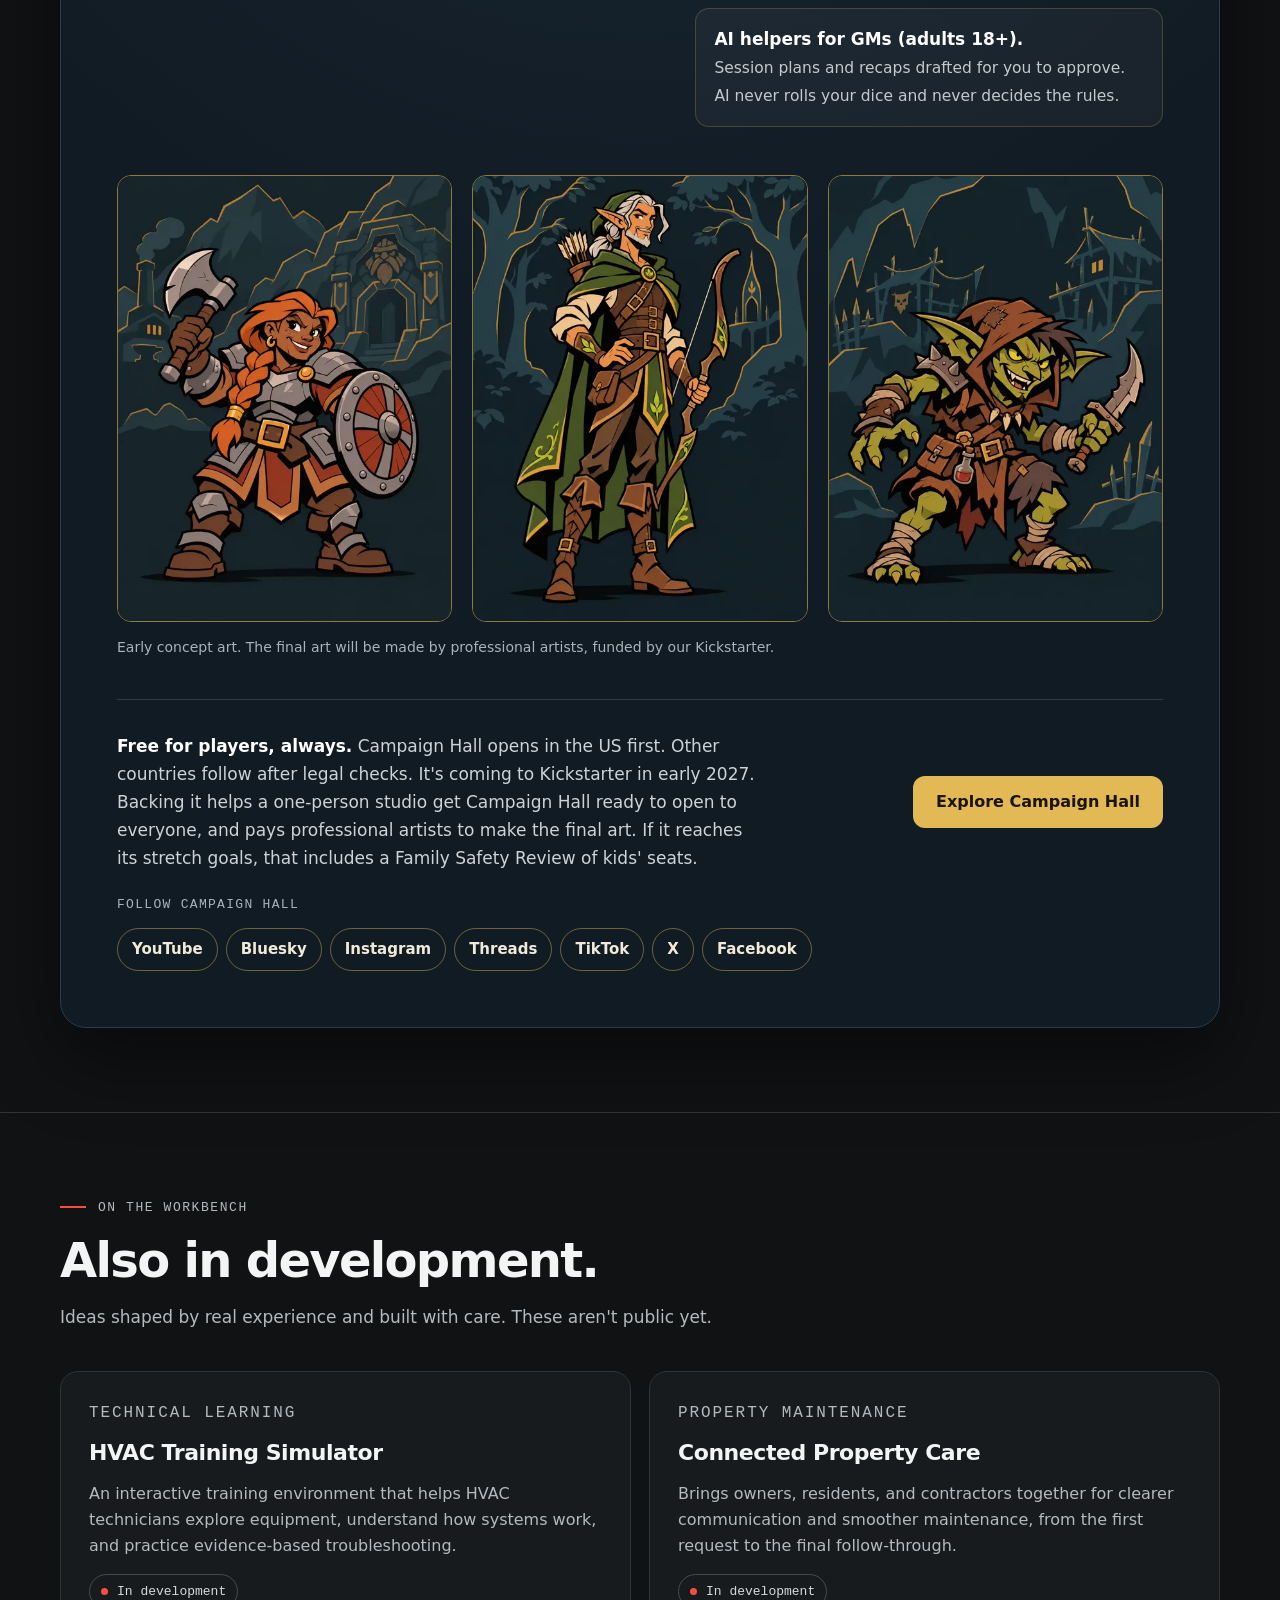
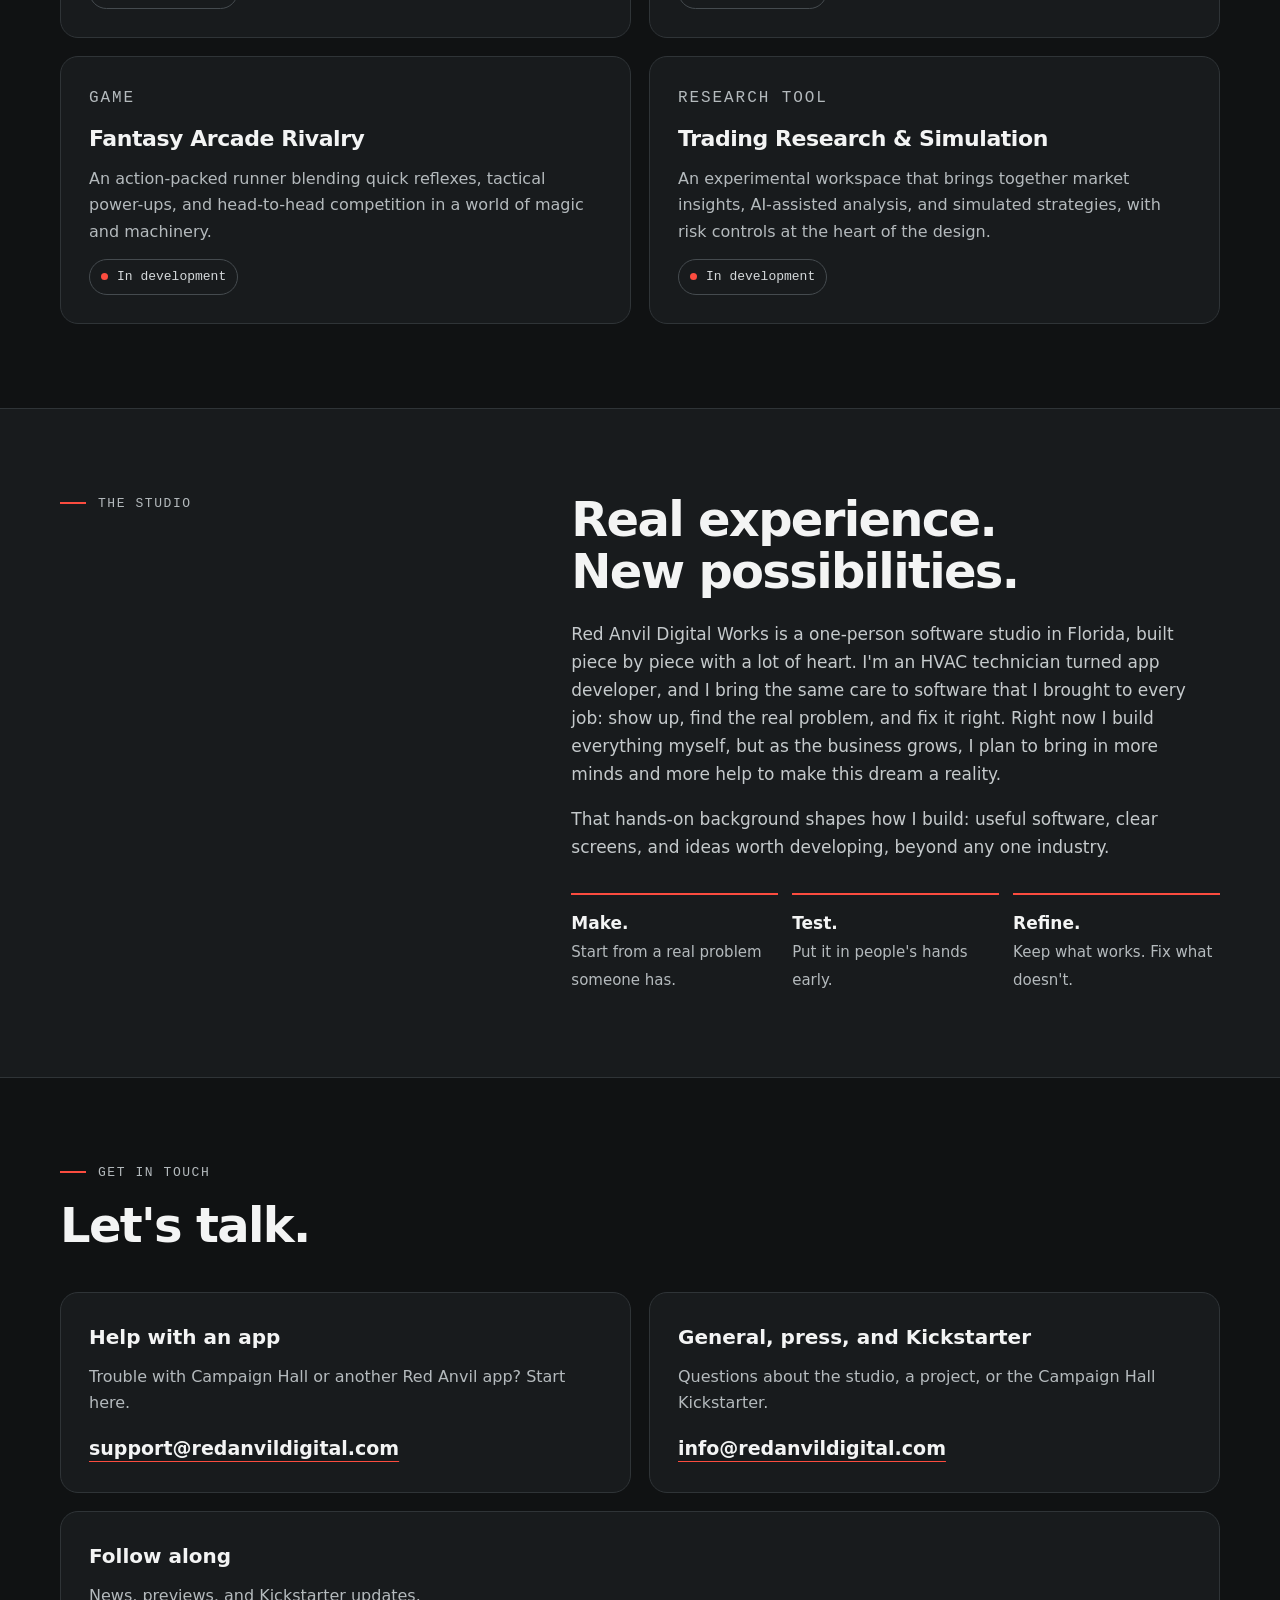
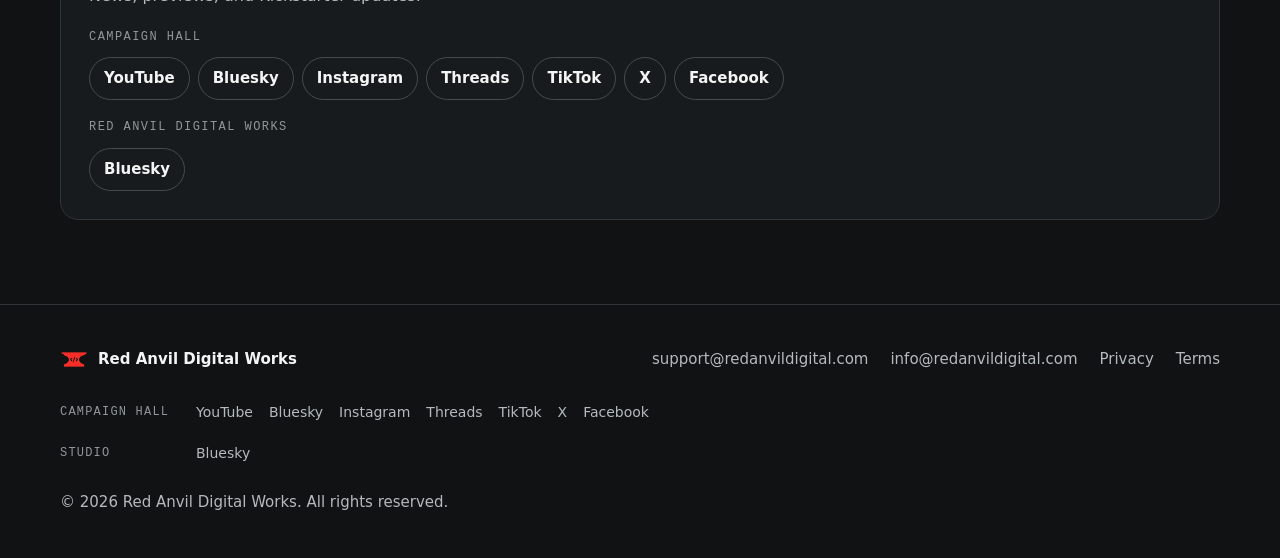
==== commit 30ec0050: "Per QA Marketing: clearer Kickstarter lines Co-Authored-By: Claude Opus 5.5 <noreply@anthropic.com>" ====
--- a/index.html
+++ b/index.html
@@ -92,7 +92,7 @@
       <p class="art-note">Early concept art. The final art will be made by professional artists, funded by our Kickstarter.</p>
 
       <div class="hall-bottom">
-        <p><strong>Free for players, always.</strong> Campaign Hall opens in the US first. Other countries follow after legal checks. It's coming to Kickstarter in early 2027. Backing it helps a one-person studio get Campaign Hall ready to open to everyone, including professional artists for the final art. If it reaches its stretch goals, that includes a Family Safety Review of kids' seats.</p>
+        <p><strong>Free for players, always.</strong> Campaign Hall opens in the US first. Other countries follow after legal checks. It's coming to Kickstarter in early 2027. Backing it helps a one-person studio get Campaign Hall ready to open to everyone, and pays professional artists to make the final art. If it reaches its stretch goals, that includes a Family Safety Review of kids' seats.</p>
         <a class="btn btn-gold" href="/campaign-hall/">Explore Campaign Hall</a>
       </div>
       <div class="hall-follow">
